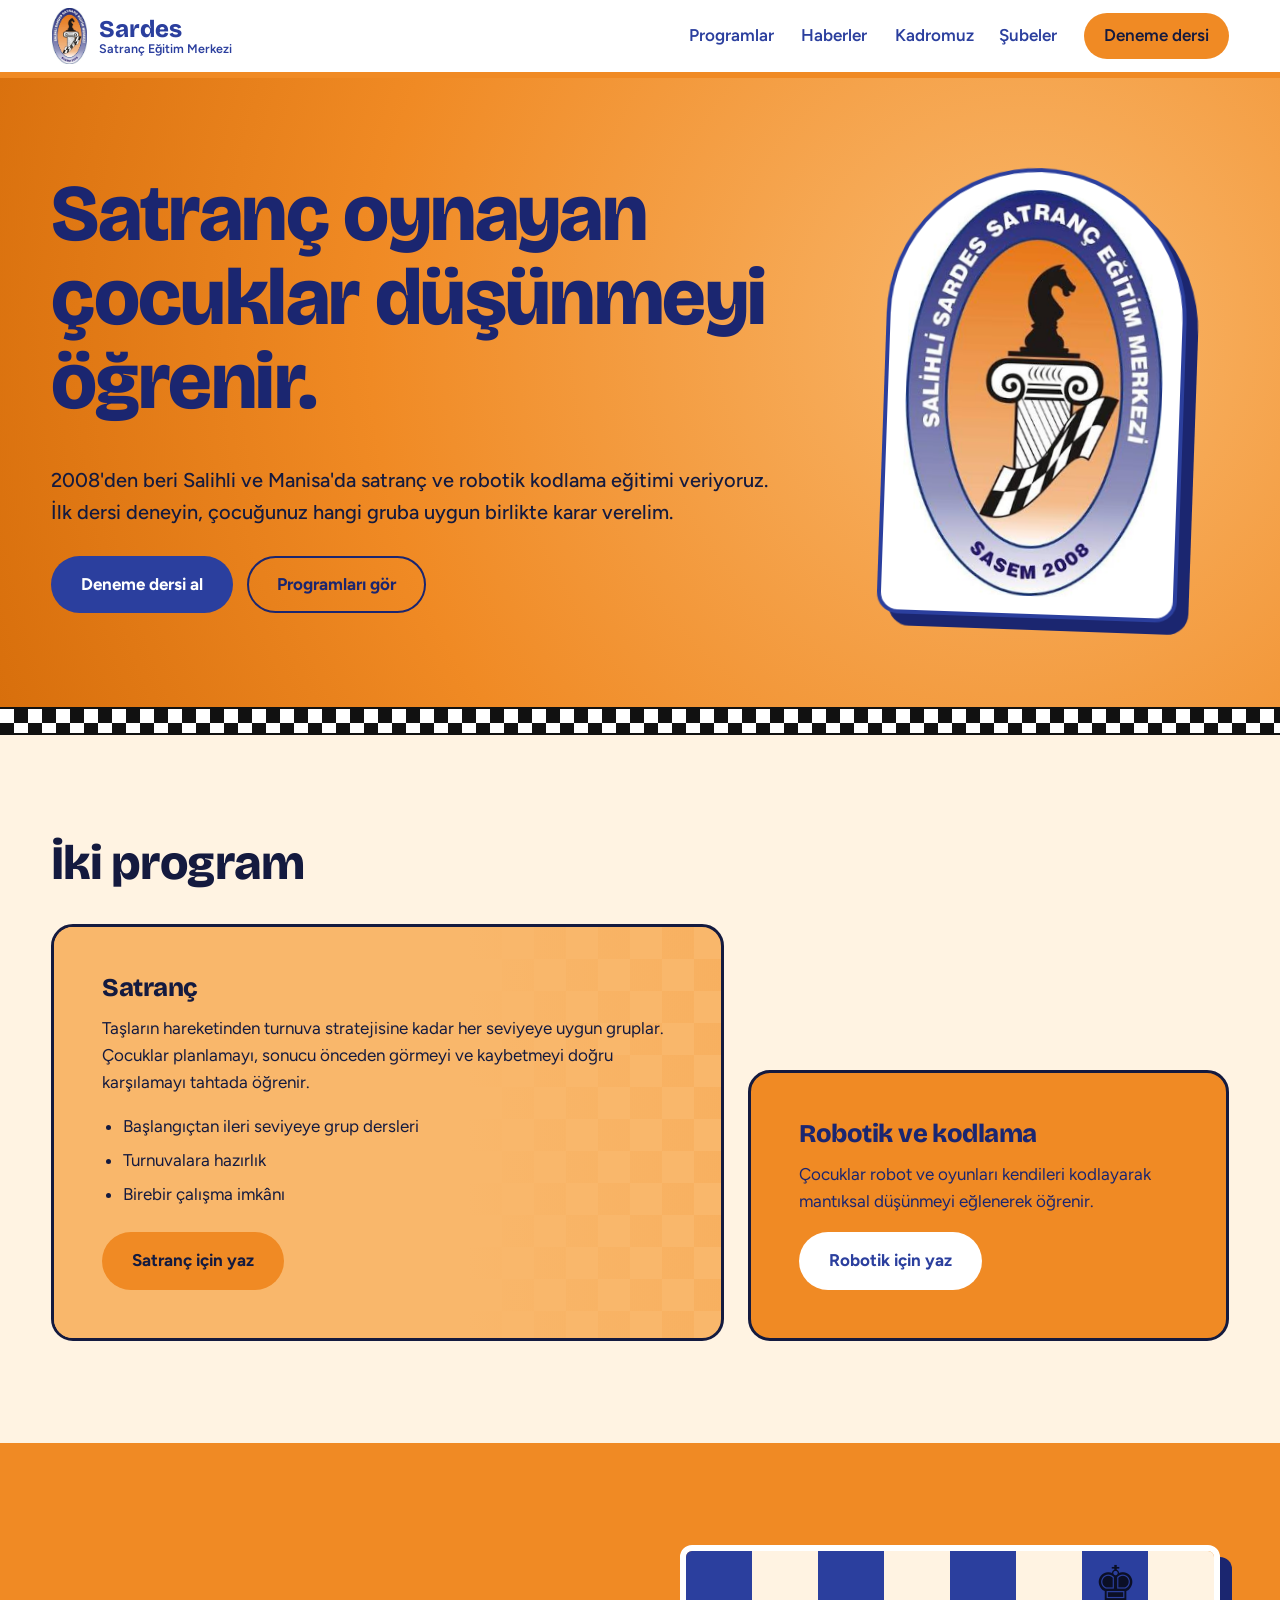
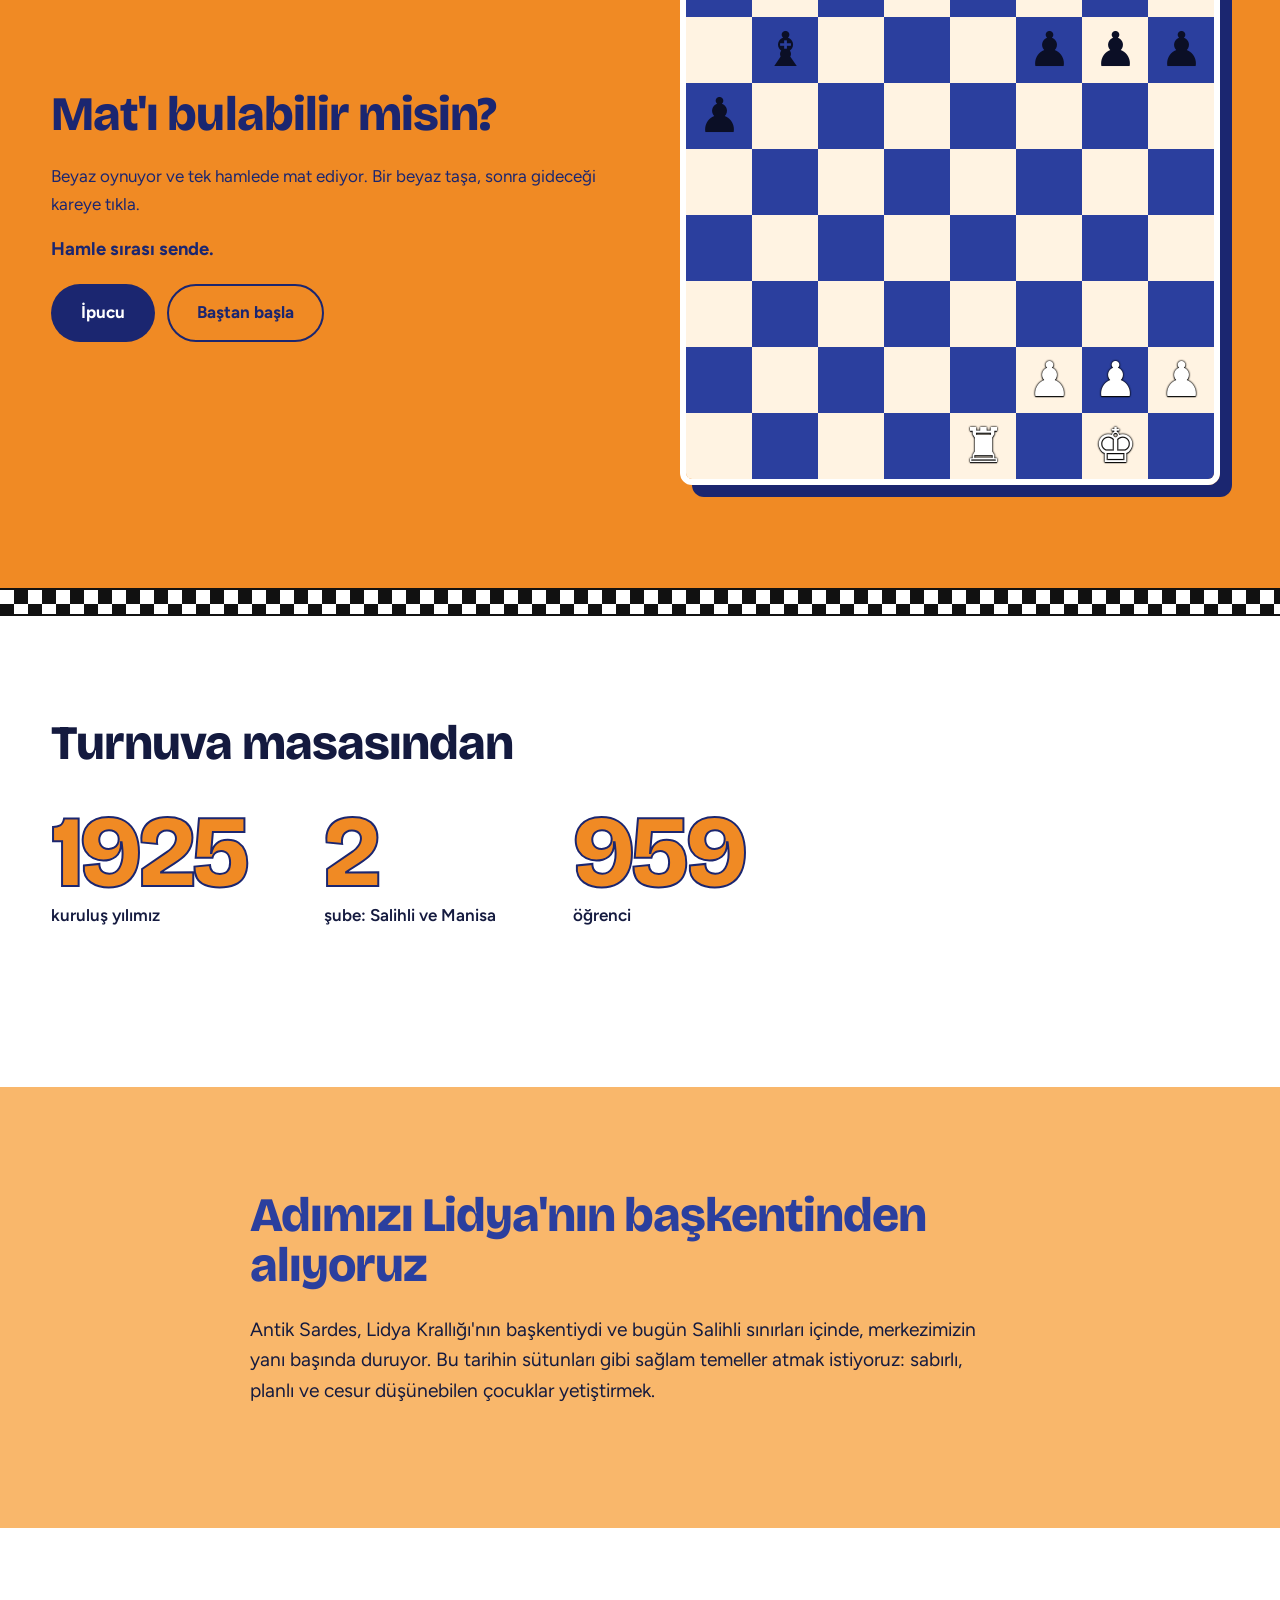
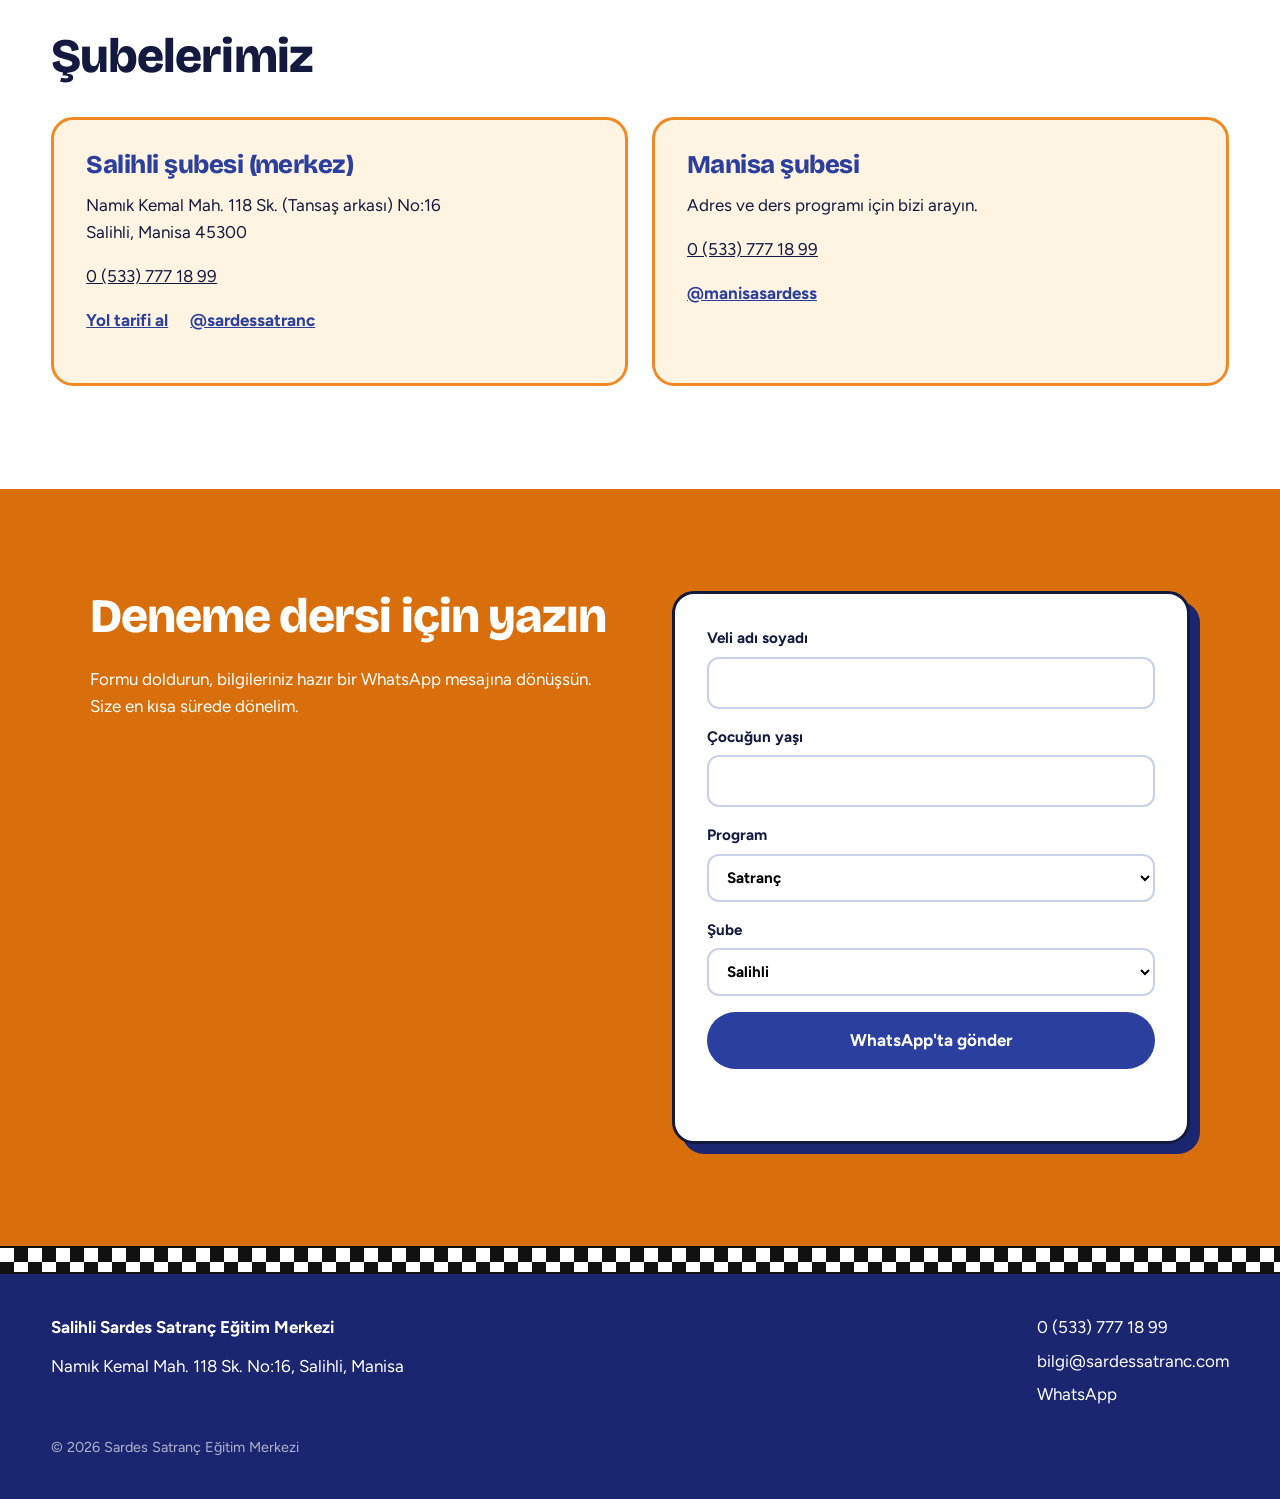
==== index.html @ 99248939 "Add files via upload" ====
<!doctype html>
<html lang="tr">
<head>
<meta charset="utf-8">
<meta name="viewport" content="width=device-width, initial-scale=1">
<title>Sardes Satranç Eğitim Merkezi | Salihli ve Manisa</title>
<meta name="description" content="2008'den beri Salihli ve Manisa'da satranç ve robotik kodlama eğitimi. Deneme dersi için hemen yazın.">
<link rel="preconnect" href="https://fonts.googleapis.com">
<link rel="preconnect" href="https://fonts.gstatic.com" crossorigin>
<link href="https://fonts.googleapis.com/css2?family=Bricolage+Grotesque:opsz,wght@12..96,500;12..96,700;12..96,800&family=Figtree:wght@400..900&display=swap" rel="stylesheet">
<link rel="stylesheet" href="style.css">
</head>
<body>

<header class="site-header" id="top">
  <a class="brand" href="#top" aria-label="Sardes Satranç Eğitim Merkezi ana sayfa">
    <span class="brand-mark">
      <img src="logo.jpg" alt="" width="36" height="56" onerror="this.parentNode.classList.add('no-logo');this.remove()">
      <span class="fallback-knight" aria-hidden="true">♞</span>
    </span>
    <span class="brand-text"><strong>Sardes</strong><small>Satranç Eğitim Merkezi</small></span>
  </a>
  <button class="nav-toggle" aria-expanded="false" aria-controls="nav">Menü</button>
  <nav id="nav" class="nav">
    <a href="#programlar">Programlar</a>
    <a href="haberler.html">Haberler</a>
    <a href="kadromuz.html">Kadromuz</a>
    <a href="#subeler">Şubeler</a>
    <a class="nav-cta" href="#kayit">Deneme dersi</a>
  </nav>
</header>

<main>
  <section class="hero">
    <div class="hero-copy">
      <h1>Satranç oynayan çocuklar düşünmeyi öğrenir.</h1>
      <p class="lead">2008'den beri Salihli ve Manisa'da satranç ve robotik kodlama eğitimi veriyoruz. İlk dersi deneyin, çocuğunuz hangi gruba uygun birlikte karar verelim.</p>
      <div class="hero-actions">
        <a class="btn btn-blue" href="#kayit">Deneme dersi al</a>
        <a class="btn btn-outline" href="#programlar">Programları gör</a>
      </div>
    </div>
    <div class="plaque">
      <img src="logo.jpg" alt="Salihli Sardes Satranç Eğitim Merkezi logosu" width="355" height="563">
    </div>
  </section>

  <div class="flag" aria-hidden="true"></div>

  <section class="programs" id="programlar">
    <h2 class="section-title">İki program</h2>
    <div class="tiles">
      <article class="tile tile-chess">
        <div class="tile-body">
          <h3>Satranç</h3>
          <p>Taşların hareketinden turnuva stratejisine kadar her seviyeye uygun gruplar. Çocuklar planlamayı, sonucu önceden görmeyi ve kaybetmeyi doğru karşılamayı tahtada öğrenir.</p>
          <ul>
            <li>Başlangıçtan ileri seviyeye grup dersleri</li>
            <li>Turnuvalara hazırlık</li>
            <li>Birebir çalışma imkânı</li>
          </ul>
          <a class="btn btn-orange" href="#kayit">Satranç için yaz</a>
        </div>
      </article>
      <article class="tile tile-robot">
        <div class="tile-body">
          <h3>Robotik ve kodlama</h3>
          <p>Çocuklar robot ve oyunları kendileri kodlayarak mantıksal düşünmeyi eğlenerek öğrenir.</p>
          <a class="btn btn-white" href="#kayit">Robotik için yaz</a>
        </div>
      </article>
    </div>
  </section>

  <section class="puzzle-section" id="bulmaca">
    <div class="puzzle-text">
      <h2 id="puzzle-title">Mat'ı bulabilir misin?</h2>
      <p>Beyaz oynuyor ve tek hamlede mat ediyor. Bir beyaz taşa, sonra gideceği kareye tıkla.</p>
      <p class="puzzle-msg" id="puzzle-msg" role="status" aria-live="polite">Hamle sırası sende.</p>
      <div class="puzzle-actions">
        <button class="btn btn-orange" id="hint" type="button">İpucu</button>
        <button class="btn btn-outline" id="reset" type="button">Baştan başla</button>
      </div>
    </div>
    <div class="board" id="board" role="grid" aria-labelledby="puzzle-title"></div>
  </section>

  <div class="flag" aria-hidden="true"></div>

  <section class="achievements" id="basarilar">
    <h2 class="section-title">Turnuva masasından</h2>
    <div class="facts">
      <div class="fact"><span class="fact-num">2008</span><span>kuruluş yılımız</span></div>
      <div class="fact"><span class="fact-num">2</span><span>şube: Salihli ve Manisa</span></div>
      <div class="fact"><span class="fact-num">1000+</span><span>öğrenci</span></div>
    </div>
  </section>

  <section class="story">
    <div class="story-inner">
      <h2>Adımızı Lidya'nın başkentinden alıyoruz</h2>
      <p>Antik Sardes, Lidya Krallığı'nın başkentiydi ve bugün Salihli sınırları içinde, merkezimizin yanı başında duruyor. Bu tarihin sütunları gibi sağlam temeller atmak istiyoruz: sabırlı, planlı ve cesur düşünebilen çocuklar yetiştirmek.</p>
    </div>
  </section>

  <section class="branches" id="subeler">
    <h2 class="section-title">Şubelerimiz</h2>
    <div class="branch-grid">
      <article class="branch">
        <h3>Salihli şubesi (merkez)</h3>
        <p>Namık Kemal Mah. 118 Sk. (Tansaş arkası) No:16<br>Salihli, Manisa 45300</p>
        <p><a href="tel:+905337771899">0 (533) 777 18 99</a></p>
        <p>
          <a class="text-link" href="https://www.google.com/maps/search/?api=1&query=Sardes+Satran%C3%A7+E%C4%9Fitim+Merkezi+Salihli">Yol tarifi al</a>
          <a class="text-link" href="https://www.instagram.com/sardessatranc/">@sardessatranc</a>
        </p>
      </article>
      <article class="branch">
        <h3>Manisa şubesi</h3>
        <p>Adres ve ders programı için bizi arayın.</p>
        <p><a href="tel:+905337771899">0 (533) 777 18 99</a></p>
        <p><a class="text-link" href="https://www.instagram.com/manisasardess/">@manisasardess</a></p>
      </article>
    </div>
  </section>

  <section class="signup" id="kayit">
    <div class="signup-inner">
      <div>
        <h2>Deneme dersi için yazın</h2>
        <p>Formu doldurun, bilgileriniz hazır bir WhatsApp mesajına dönüşsün. Size en kısa sürede dönelim.</p>
      </div>
      <form id="signup-form" class="form" novalidate>
        <label>Veli adı soyadı
          <input name="ad" required autocomplete="name">
        </label>
        <label>Çocuğun yaşı
          <input name="yas" type="number" min="3" max="18" required inputmode="numeric">
        </label>
        <label>Program
          <select name="program">
            <option>Satranç</option>
            <option>Robotik ve kodlama</option>
            <option>Her ikisi</option>
          </select>
        </label>
        <label>Şube
          <select name="sube">
            <option>Salihli</option>
            <option>Manisa</option>
          </select>
        </label>
        <button class="btn btn-blue" type="submit">WhatsApp'ta gönder</button>
        <p class="form-error" id="form-error" role="alert"></p>
      </form>
    </div>
  </section>
</main>

<div class="flag" aria-hidden="true"></div>

<footer class="site-footer">
  <div>
    <strong>Salihli Sardes Satranç Eğitim Merkezi</strong>
    <p>Namık Kemal Mah. 118 Sk. No:16, Salihli, Manisa</p>
  </div>
  <div>
    <a href="tel:+905337771899">0 (533) 777 18 99</a>
    <a href="mailto:bilgi@sardessatranc.com">bilgi@sardessatranc.com</a>
    <a href="https://wa.me/905337771899">WhatsApp</a>
  </div>
  <p class="copy">© <span id="year"></span> Sardes Satranç Eğitim Merkezi</p>
</footer>

<script src="script.js"></script>
</body>
</html>
---- style.css ----
:root{
  --blue:#2B3F9E;
  --navy:#1B2670;
  --orange:#F08A24;
  --orange-light:#F9B76B;
  --orange-deep:#D86F0C;
  --cream:#FFF3E2;
  --ink:#141A3F;
  --white:#fff;
  --gutter:clamp(16px,4vw,56px);
  --radius:22px;
}
*{box-sizing:border-box}
html{scroll-behavior:smooth}
@media (prefers-reduced-motion:reduce){html{scroll-behavior:auto}*{transition:none!important;animation:none!important}}
body{margin:0;font-family:"Figtree",system-ui,sans-serif;color:var(--ink);background:var(--white);line-height:1.6;font-size:1.0625rem}
img{max-width:100%;display:block}
a{color:inherit}
:focus-visible{outline:3px solid var(--navy);outline-offset:3px}
h1,h2,h3{font-family:"Bricolage Grotesque","Figtree",system-ui,sans-serif;font-weight:800;line-height:1.05;margin:0 0 .5em;letter-spacing:-.02em}
h1{font-size:clamp(2.5rem,6.4vw,5rem)}
h2{font-size:clamp(1.9rem,4vw,3rem)}
h3{font-size:1.6rem}
p{margin:0 0 1em;max-width:62ch}

/* damalı bayrak şeridi */
.flag{height:28px;background:conic-gradient(#111 25%,#fff 0 50%,#111 0 75%,#fff 0) 0 0/28px 28px;border-block:2px solid #111}

/* header */
.site-header{position:sticky;top:0;z-index:20;display:flex;align-items:center;justify-content:space-between;gap:16px;padding:8px var(--gutter);background:var(--white);border-bottom:6px solid var(--orange);flex-wrap:wrap}
.brand{display:flex;align-items:center;gap:12px;text-decoration:none}
.brand-mark{width:36px;height:56px;display:grid;place-items:center}
.brand-mark img{width:36px;height:56px;object-fit:contain}
.fallback-knight{display:none;font-size:2rem;color:var(--white);width:44px;height:56px;border-radius:50%;background:var(--blue);place-items:center}
.brand-mark.no-logo .fallback-knight{display:grid}
.brand-text{display:flex;flex-direction:column;line-height:1.1;color:var(--blue)}
.brand-text strong{font-family:"Bricolage Grotesque",sans-serif;font-weight:800;font-size:1.5rem}
.brand-text small{font-size:.78rem;font-weight:600}
.nav{display:flex;align-items:center;gap:24px}
.nav a{text-decoration:none;font-weight:600;color:var(--blue)}
.nav a:hover{color:var(--orange-deep)}
.nav-cta{background:var(--orange);color:var(--ink)!important;padding:9px 20px;border-radius:999px}
.nav-cta:hover{background:var(--blue);color:var(--white)!important}
.nav-toggle{display:none;background:none;border:2px solid var(--blue);color:var(--blue);padding:8px 16px;border-radius:999px;font:inherit;font-weight:600;cursor:pointer}
@media (max-width:860px){
  .nav-toggle{display:block}
  .nav{display:none;width:100%;flex-direction:column;align-items:flex-start;gap:12px;padding:12px 0}
  .nav.open{display:flex}
}

/* buttons */
.btn{display:inline-block;padding:13px 28px;border-radius:999px;font:inherit;font-weight:700;text-decoration:none;border:2px solid transparent;cursor:pointer}
.btn-blue{background:var(--blue);color:var(--white)}
.btn-blue:hover{background:var(--navy)}
.btn-orange{background:var(--orange);color:var(--ink)}
.btn-orange:hover{background:var(--orange-deep);color:var(--white)}
.btn-white{background:var(--white);color:var(--blue)}
.btn-white:hover{background:var(--orange)}
.btn-outline{border-color:currentColor;background:transparent}
.btn-outline:hover{background:rgba(255,255,255,.18)}
.text-link{font-weight:700;color:var(--blue);margin-right:18px}

/* hero */
.hero{display:grid;grid-template-columns:minmax(0,1.3fr) minmax(0,.7fr);gap:clamp(24px,5vw,80px);align-items:center;padding:clamp(40px,7vw,96px) var(--gutter);background:radial-gradient(circle at 80% 40%,var(--orange-light),var(--orange) 60%,var(--orange-deep));color:var(--navy)}
.hero h1{color:var(--navy)}
.lead{font-size:1.25rem;font-weight:500;color:var(--ink)}
.hero-actions{display:flex;gap:14px;flex-wrap:wrap;margin-top:28px}
.hero .btn-outline{color:var(--navy)}
.plaque{justify-self:center;background:var(--white);padding:18px;border-radius:200px 200px 28px 28px;border:4px solid var(--blue);box-shadow:12px 12px 0 var(--navy);width:min(100%,300px);transform:translateY(var(--py,0px)) rotate(2deg);transition:transform .35s ease}
.plaque:hover{transform:translateY(var(--py,0px)) rotate(-1.5deg) scale(1.03)}
.plaque img{width:100%;height:auto;border-radius:180px 180px 12px 12px}
@media (max-width:860px){.hero{grid-template-columns:1fr}.plaque{width:min(70%,240px);transform:translateY(var(--py,0px));order:-1;justify-self:start}}

/* sections */
section{padding:clamp(48px,8vw,104px) var(--gutter)}
.section-title{margin-bottom:36px}

.programs{background:var(--cream)}
.tiles{display:grid;grid-template-columns:1.4fr 1fr;gap:24px}
.tile{border-radius:var(--radius);overflow:hidden}
.tile-body{padding:clamp(24px,4vw,48px)}
.tile-chess{background:var(--orange-light);border:3px solid var(--ink);background-image:conic-gradient(rgba(240,138,36,.16) 25%,transparent 0 50%,rgba(240,138,36,.16) 0 75%,transparent 0);background-size:64px 64px}
.tile-chess ul{padding-left:1.2em;margin:0 0 24px}
.tile-chess li{margin-bottom:.4em}
.tile-chess .tile-body{background:linear-gradient(90deg,var(--orange-light) 62%,transparent)}
.tile-robot{background:var(--orange);color:var(--navy);align-self:end;border:3px solid var(--ink)}
@media (max-width:860px){.tiles{grid-template-columns:1fr}}

.puzzle-section{display:grid;grid-template-columns:minmax(0,1fr) minmax(0,1fr);gap:clamp(24px,5vw,80px);align-items:center;background:var(--orange);color:var(--navy)}
.puzzle-msg{font-weight:700;font-size:1.15rem;min-height:1.7em}
.puzzle-actions{display:flex;gap:12px;flex-wrap:wrap}
.puzzle-actions .btn-outline{color:var(--navy)}
.puzzle-actions .btn-orange{background:var(--navy);color:var(--white)}
.board{display:grid;grid-template-columns:repeat(8,1fr);grid-template-rows:repeat(8,1fr);aspect-ratio:1;width:100%;max-width:540px;justify-self:center;border:6px solid var(--white);border-radius:12px;overflow:hidden;box-shadow:12px 12px 0 var(--navy)}
.sq{border:0;padding:0;min-width:0;min-height:0;overflow:hidden;display:grid;place-items:center;font-size:clamp(1.5rem,5vw,3rem);line-height:1;cursor:pointer;font-family:"Segoe UI Symbol","Noto Sans Symbols 2","Apple Symbols",sans-serif}
.sq.l{background:var(--cream)}
.sq.d{background:var(--blue)}
.sq.sel{box-shadow:inset 0 0 0 4px var(--orange)}
.sq.hint{box-shadow:inset 0 0 0 4px var(--orange-light)}
.sq.mate{background:#D94A4A}
.pc.w{color:#fff;text-shadow:0 0 2px #000,0 0 2px #000,0 1px 1px #000}
.pc.b{color:#0B0F26}
@media (max-width:860px){.puzzle-section{grid-template-columns:1fr}}

.facts{display:flex;gap:clamp(24px,6vw,80px);flex-wrap:wrap;margin-bottom:56px}
.fact{display:flex;flex-direction:column;max-width:20ch;font-weight:600}
.fact-num{font-family:"Bricolage Grotesque",sans-serif;font-weight:800;font-size:clamp(3.4rem,8vw,6.4rem);line-height:.95;color:var(--orange);-webkit-text-stroke:2px var(--navy);letter-spacing:-.03em}
.news-item{display:grid;grid-template-columns:minmax(0,1fr) minmax(0,1.2fr);gap:clamp(20px,4vw,48px);align-items:center;max-width:1100px;margin-bottom:56px}
.news-item img{border-radius:var(--radius);width:100%;aspect-ratio:4/3;object-fit:cover;background:var(--cream);border:3px solid var(--ink)}
@media (max-width:760px){.news-item{grid-template-columns:1fr}}
.athletes{list-style:none;padding:0;margin:0;display:flex;gap:28px;flex-wrap:wrap}
.athletes li{display:flex;flex-direction:column;align-items:center;gap:10px;font-weight:700}
.athletes img{width:120px;height:120px;border-radius:50%;object-fit:cover;background:var(--cream);border:4px solid var(--orange)}

.story{background:var(--orange-light)}
.story-inner{max-width:780px;margin:0 auto}
.story-inner h2{color:var(--blue)}
.story-inner p{font-size:1.2rem}

.branch-grid{display:grid;grid-template-columns:repeat(auto-fit,minmax(280px,1fr));gap:24px}
.branch{background:var(--cream);border:3px solid var(--orange);border-radius:var(--radius);padding:clamp(20px,3vw,32px)}
.branch h3{color:var(--blue)}

.signup{background:var(--orange-deep)}
.signup-inner{display:grid;grid-template-columns:1fr 1fr;gap:clamp(24px,5vw,80px);max-width:1100px;margin:0 auto;align-items:start}
.signup h2,.signup-inner>div p{color:var(--white)}
@media (max-width:860px){.signup-inner{grid-template-columns:1fr}}
.form{display:grid;gap:16px;background:var(--white);padding:clamp(18px,3vw,32px);border-radius:var(--radius);border:3px solid var(--ink);box-shadow:10px 10px 0 var(--navy)}
.form label{display:grid;gap:6px;font-weight:700;font-size:.95rem}
.form input,.form select{font:inherit;padding:12px 14px;border:2px solid #C9D0EA;border-radius:12px;background:var(--white)}
.form input:focus,.form select:focus{border-color:var(--blue);outline:none}
.form-error{color:#B3261E;margin:0;min-height:1.4em;font-weight:700}

.site-footer{display:flex;flex-wrap:wrap;gap:24px 56px;justify-content:space-between;padding:40px var(--gutter);background:var(--navy);color:var(--white)}
.site-footer p{margin:.3em 0 0}
.site-footer div{display:flex;flex-direction:column;gap:6px}
.site-footer a{text-decoration:none}
.site-footer a:hover{color:var(--orange)}
.copy{width:100%;opacity:.65;font-size:.9rem}

/* alt sayfalar */
.page-hero{background:radial-gradient(circle at 80% 40%,var(--orange-light),var(--orange) 60%,var(--orange-deep));color:var(--navy);padding-block:clamp(36px,6vw,72px)}
.page-hero h1{margin-bottom:.3em}
.page-body{background:var(--cream);min-height:40vh}
.nav a[aria-current="page"]:not(.nav-cta){color:var(--orange-deep);text-decoration:underline;text-decoration-thickness:3px;text-underline-offset:6px}
.staff-grid{display:grid;grid-template-columns:repeat(auto-fit,minmax(240px,300px));gap:28px}
.staff{background:var(--white);border:3px solid var(--ink);border-radius:var(--radius);padding:20px;box-shadow:8px 8px 0 var(--orange)}
.staff img{width:100%;aspect-ratio:1;object-fit:cover;border-radius:14px;background:var(--cream);margin-bottom:16px}
.staff h2{font-size:1.5rem;margin-bottom:.2em}
.staff .role{font-weight:700;color:var(--orange-deep);margin-bottom:.6em}
.news-detail{max-width:760px}
.news-detail img{width:100%;border-radius:var(--radius);border:3px solid var(--ink);margin-bottom:28px;background:var(--white)}
.page-hero h1{max-width:20ch}

/* ===== animasyonlar ===== */
.nav a:not(.nav-cta){display:inline-grid;transition:color .2s ease,font-weight .2s ease}
.nav a:not(.nav-cta)::after{content:attr(data-text);font-weight:800;height:0;visibility:hidden;overflow:hidden;pointer-events:none;user-select:none}
.nav a:not(.nav-cta):hover{font-weight:800;color:var(--orange-deep)}
.nav-cta{transition:background .2s ease,color .2s ease,transform .2s ease}
.nav-cta:hover{transform:translateY(-2px)}

.site-header{transition:padding .25s ease,box-shadow .25s ease}
.site-header.scrolled{padding-block:3px;box-shadow:0 8px 24px rgba(20,26,63,.18)}

.btn{transition:transform .2s ease,background .2s ease,color .2s ease,box-shadow .2s ease}
.btn:hover{transform:translateY(-3px) scale(1.03);box-shadow:0 8px 0 rgba(20,26,63,.18)}
.btn:active{transform:none;box-shadow:none}

.lift{transition:transform .25s ease,box-shadow .25s ease}
.lift:hover,.reveal.in.lift:hover{transform:translateY(-6px);box-shadow:0 18px 32px rgba(20,26,63,.18)}
.staff.lift:hover,.reveal.in.staff.lift:hover{box-shadow:12px 14px 0 var(--orange)}
.news-item img{transition:transform .4s ease}
.news-item:hover img{transform:scale(1.03) rotate(-.6deg)}
.fact-num{transition:transform .3s ease}
.fact:hover .fact-num{transform:translateY(-4px) rotate(-1.5deg)}
.text-link{background:linear-gradient(currentColor,currentColor) 0 100%/0 3px no-repeat;transition:background-size .3s ease}
.text-link:hover{background-size:100% 3px}
.site-footer a{transition:color .2s ease,transform .2s ease;display:inline-block}
.site-footer a:hover{transform:translateX(4px)}

@keyframes rise{from{opacity:0;transform:translateY(.6em)}to{opacity:1;transform:none}}
.js-anim h1 .w{display:inline-block;opacity:0;animation:rise .7s cubic-bezier(.2,.7,.2,1) forwards;animation-delay:calc(var(--i) * 90ms + 120ms)}
.js-anim .reveal{opacity:0;transform:translateY(32px);transition:opacity .7s ease,transform .7s cubic-bezier(.2,.7,.2,1);transition-delay:var(--d,0s)}
.js-anim .reveal.in{opacity:1;transform:none}
.js-anim .reveal.done{transition:transform .25s ease,box-shadow .25s ease;transition-delay:0s}
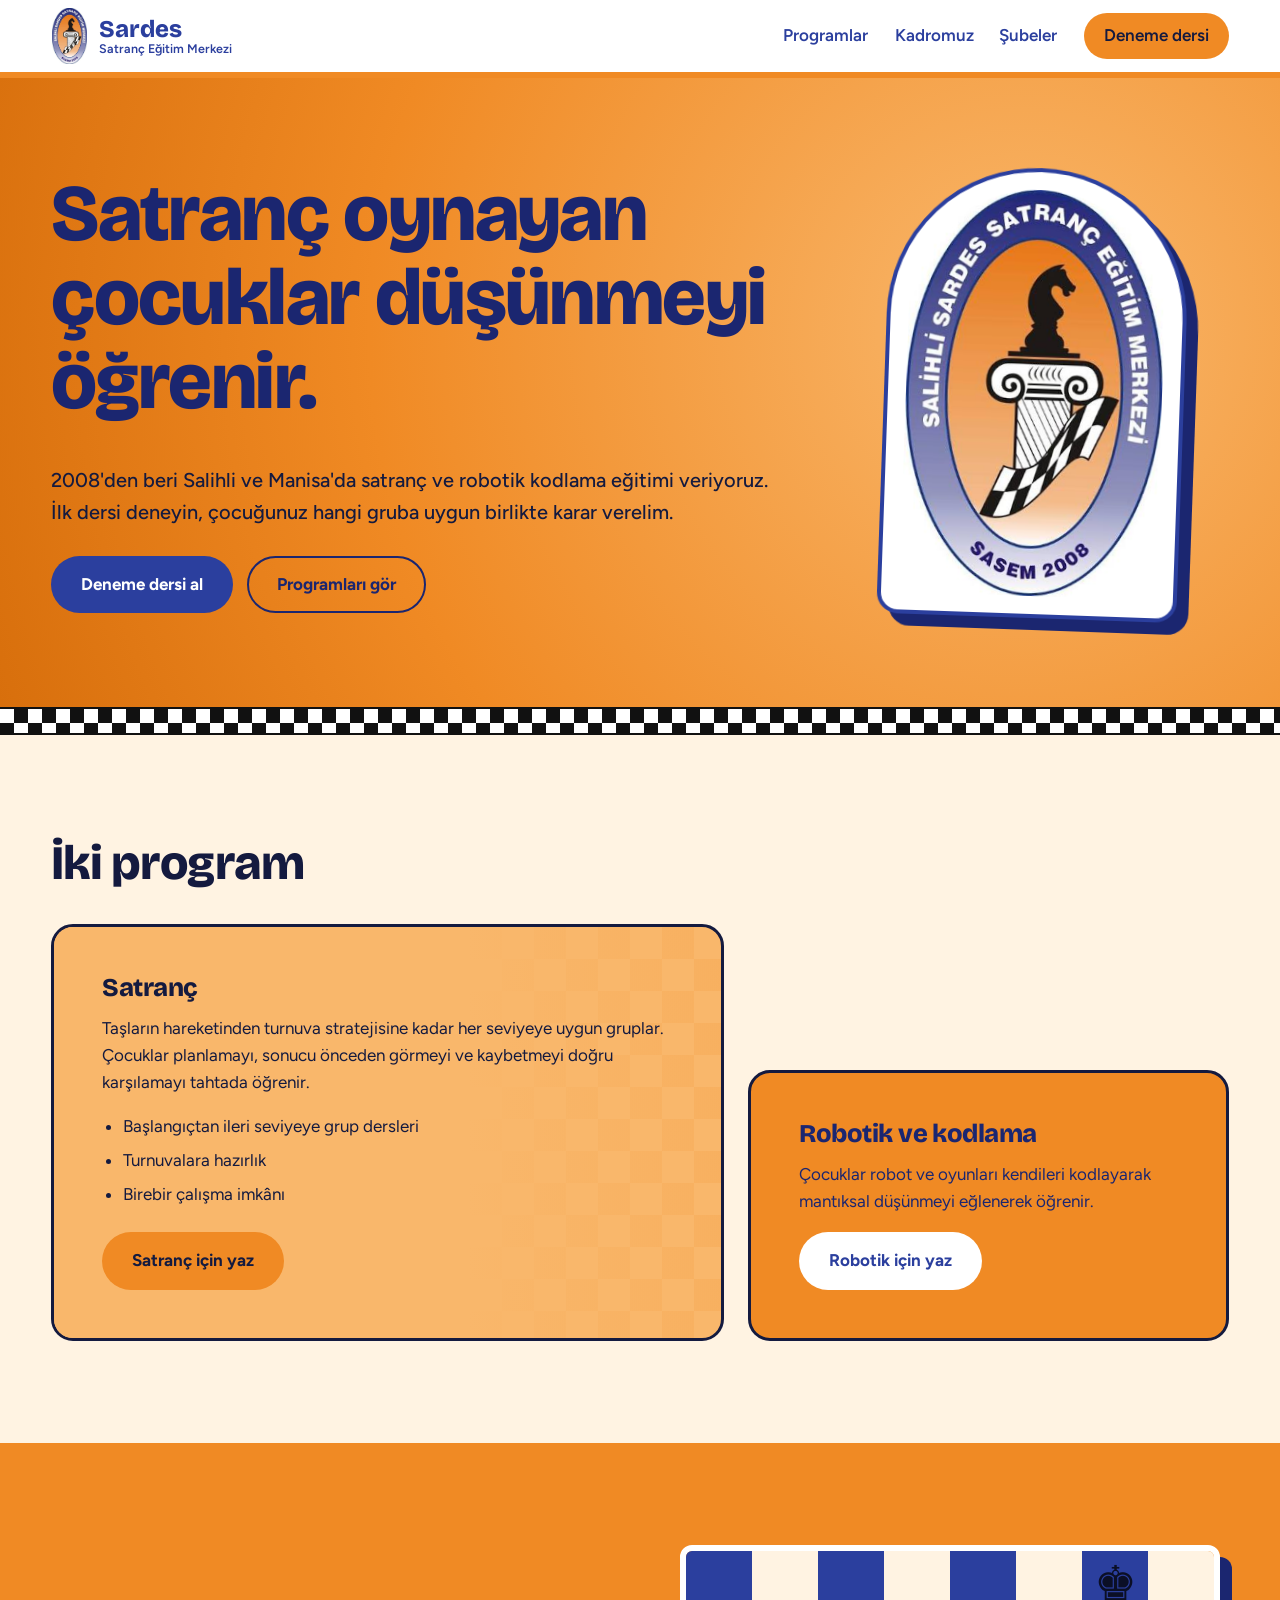
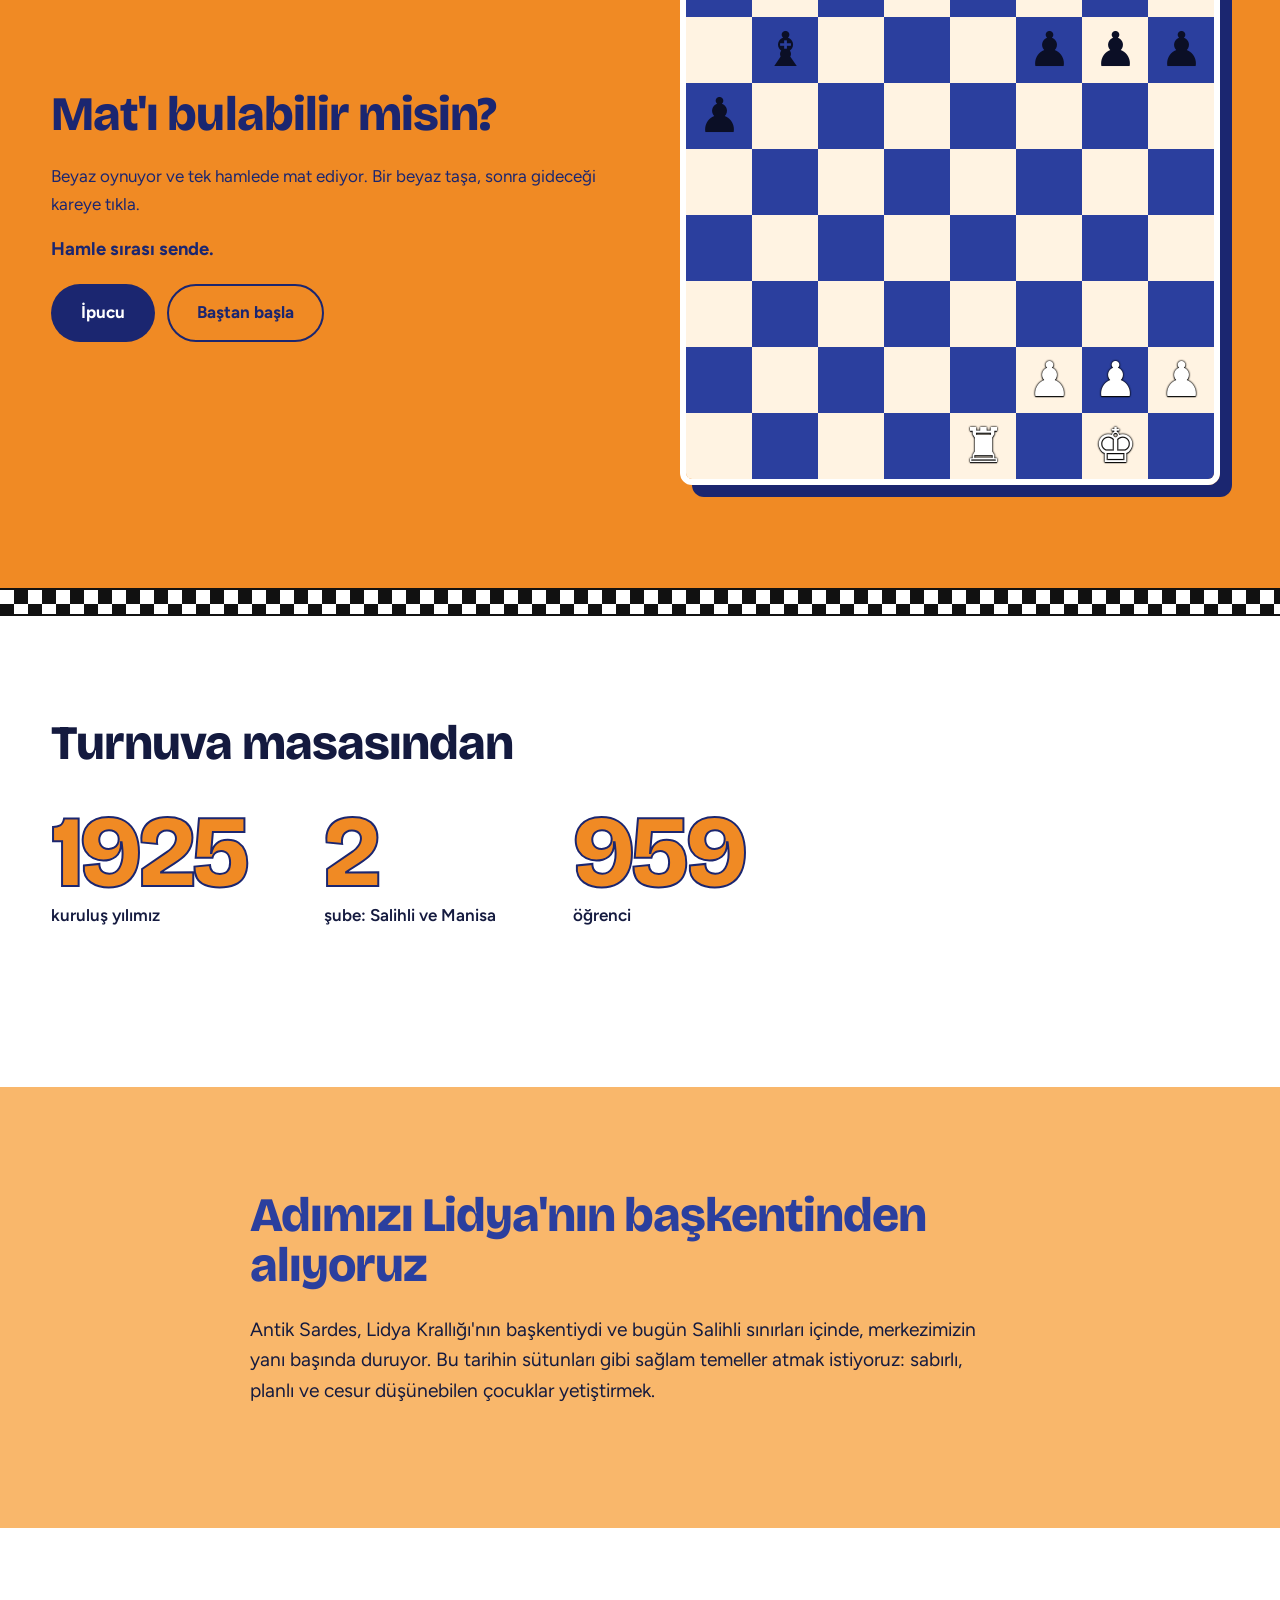
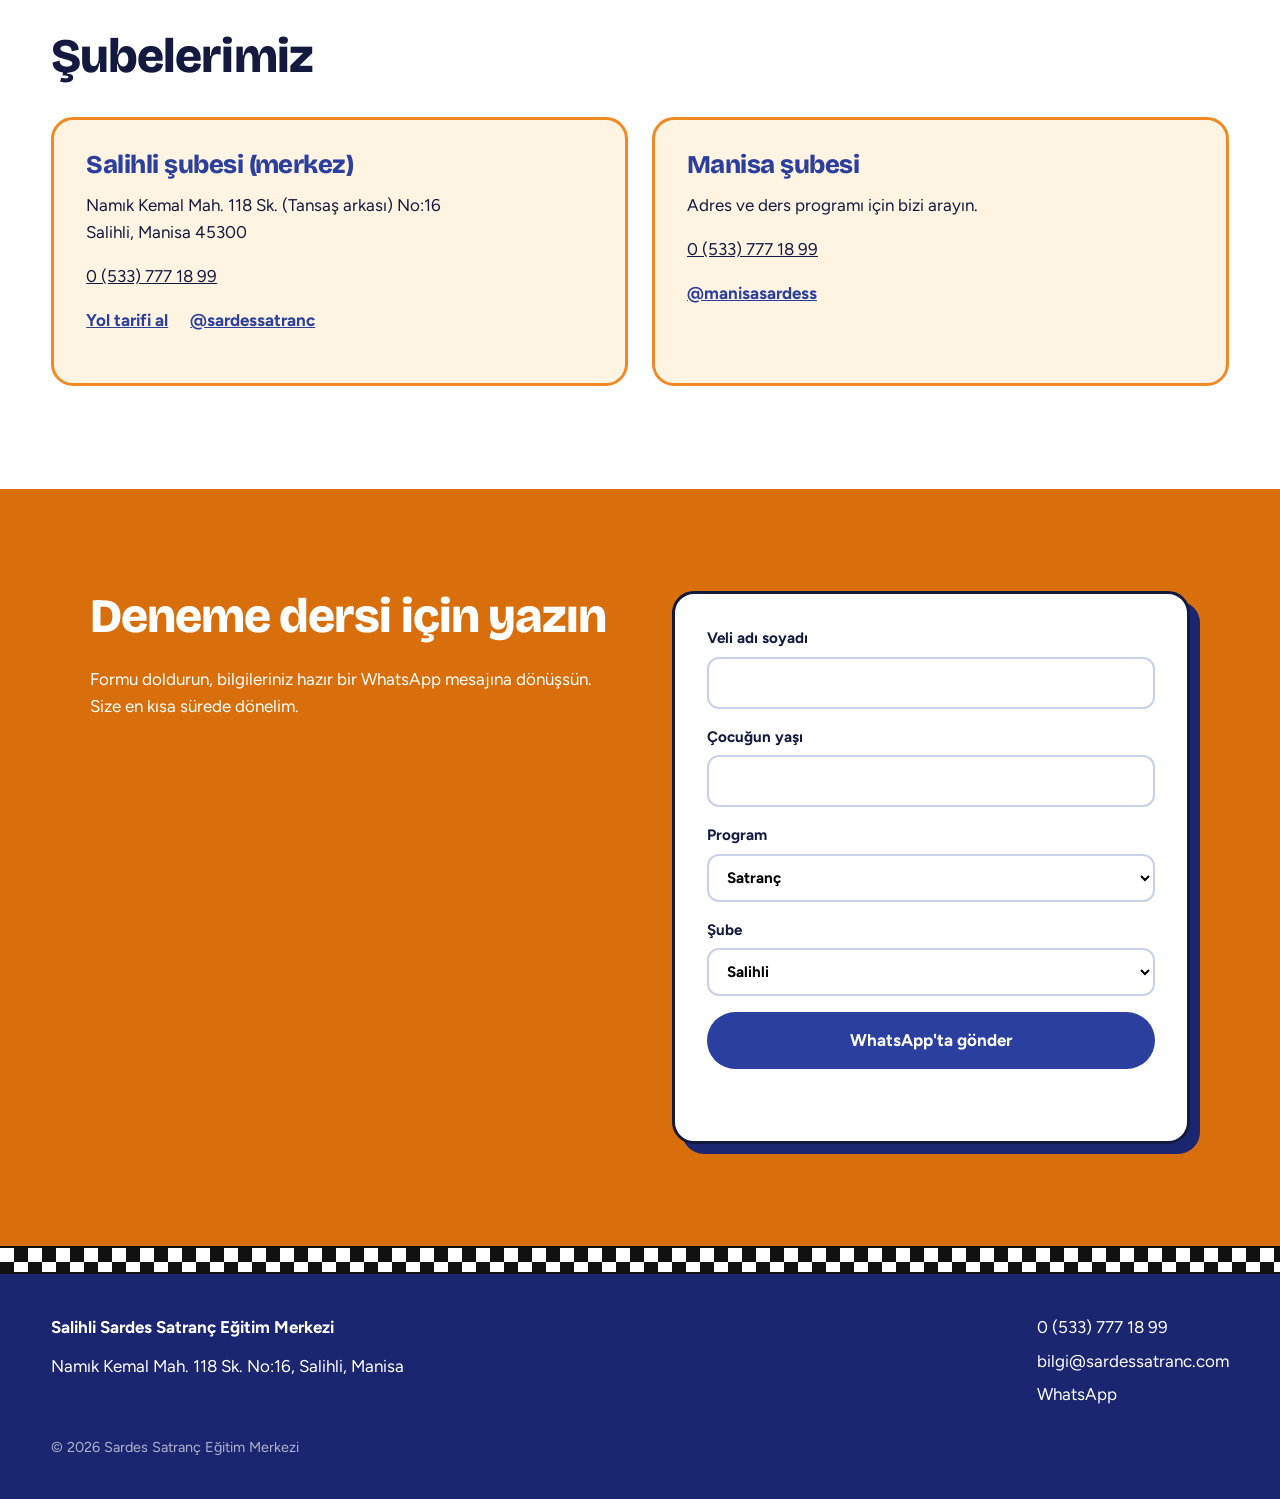
==== commit 9a5f80d3: "Add files via upload" ====
--- a/index.html
+++ b/index.html
@@ -23,7 +23,6 @@
   <button class="nav-toggle" aria-expanded="false" aria-controls="nav">Menü</button>
   <nav id="nav" class="nav">
     <a href="#programlar">Programlar</a>
-    <a href="haberler.html">Haberler</a>
     <a href="kadromuz.html">Kadromuz</a>
     <a href="#subeler">Şubeler</a>
     <a class="nav-cta" href="#kayit">Deneme dersi</a>
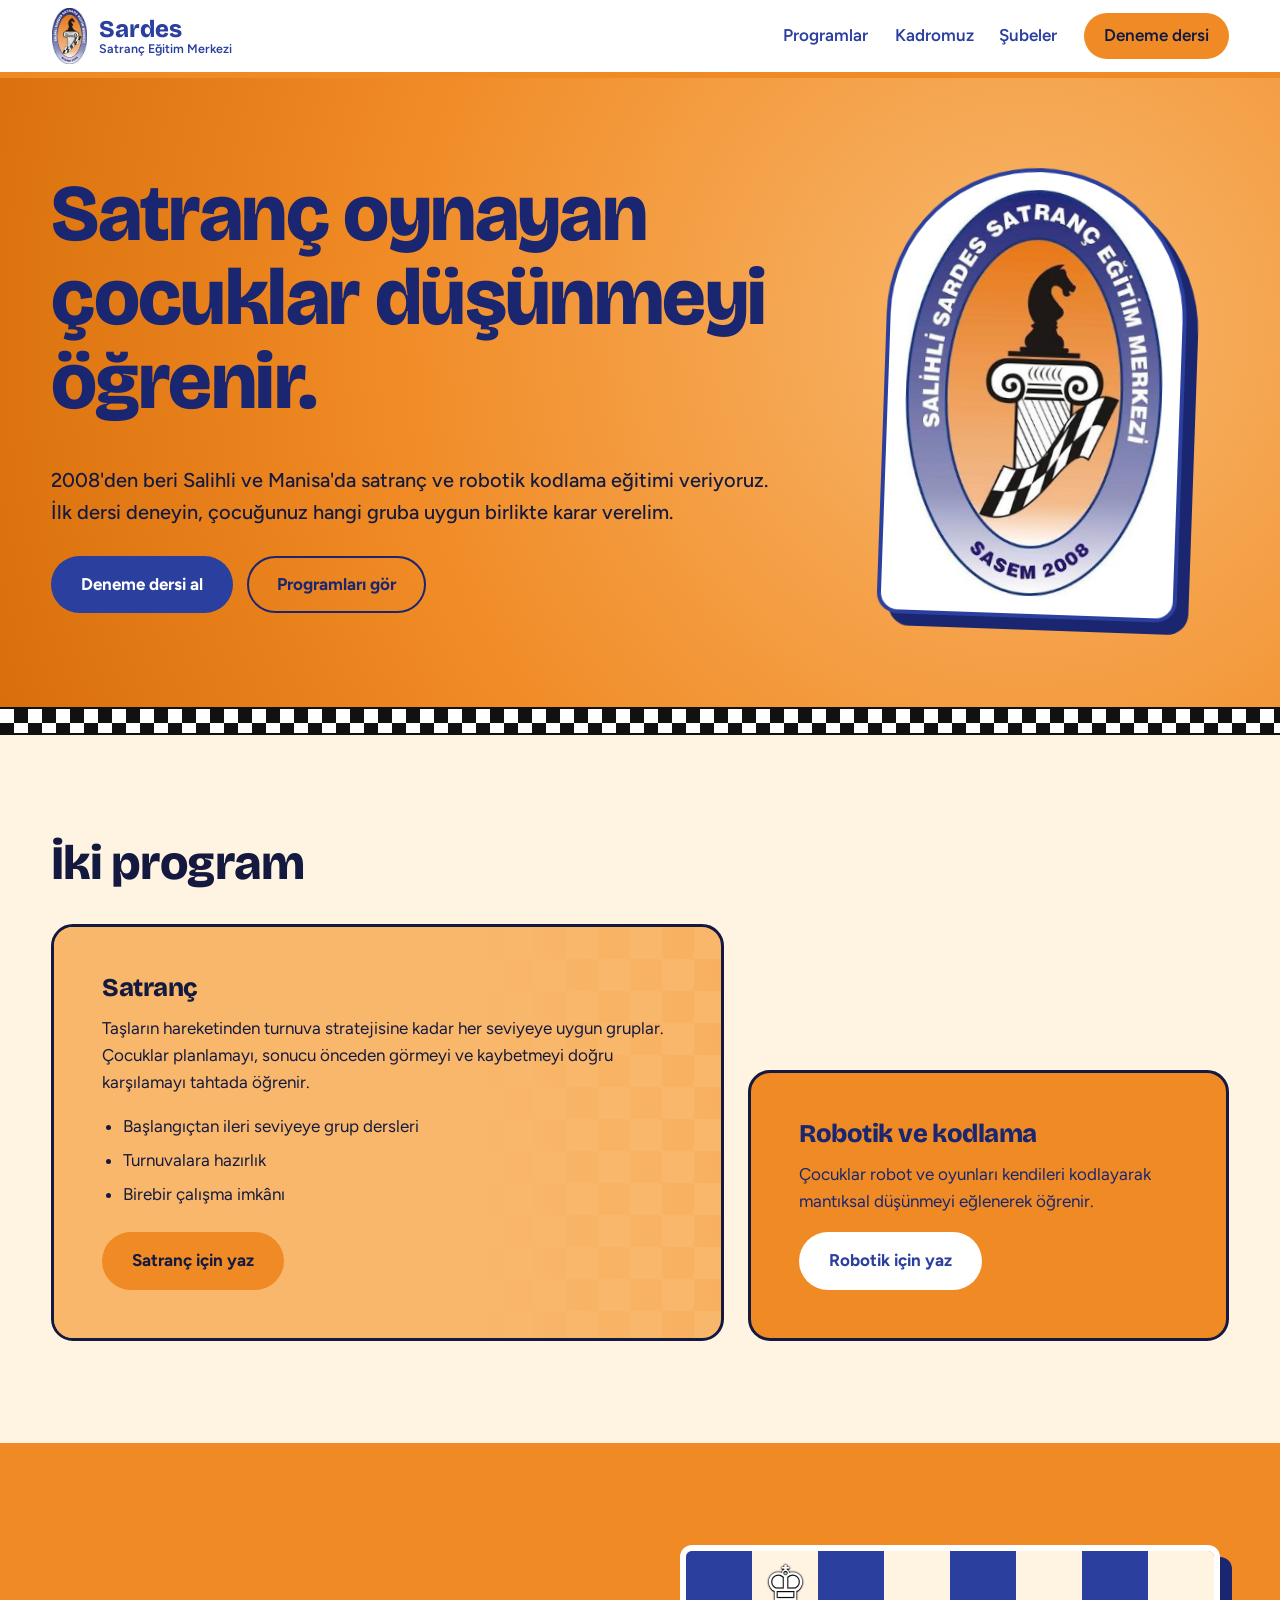
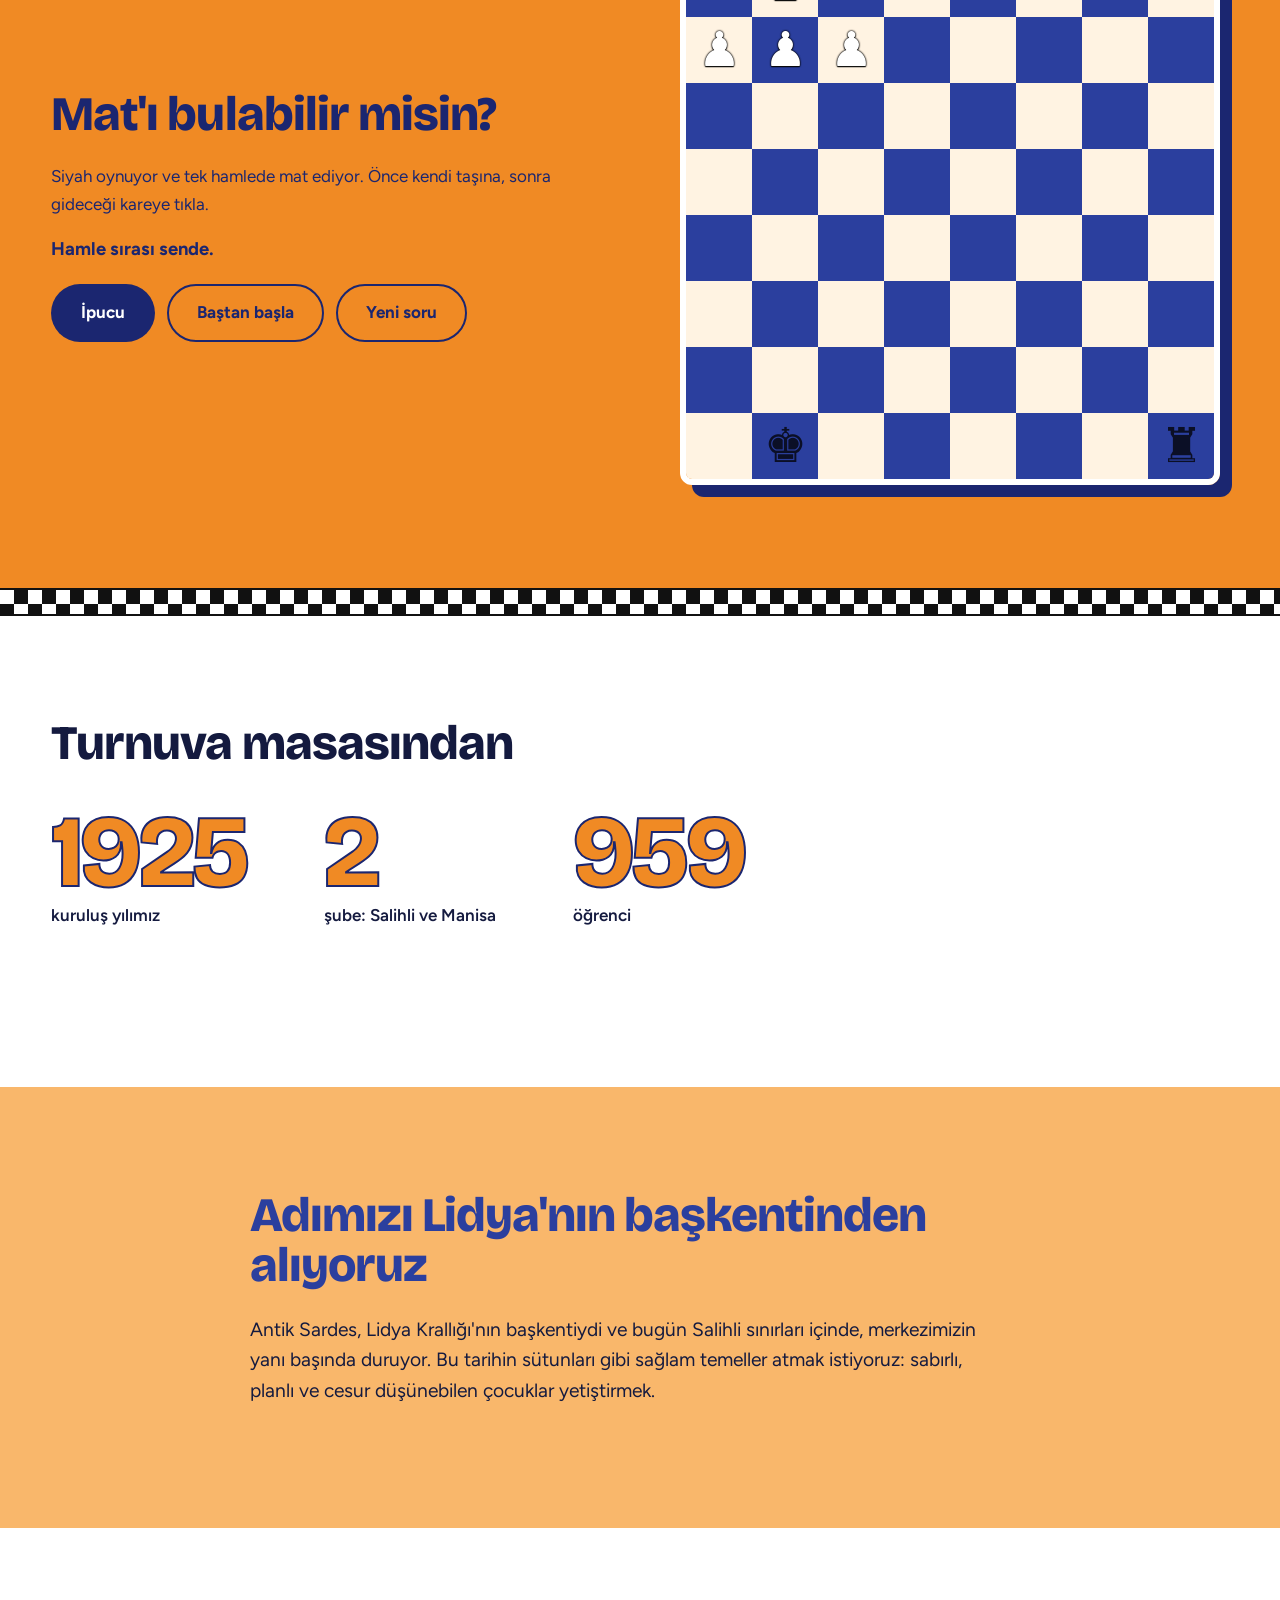
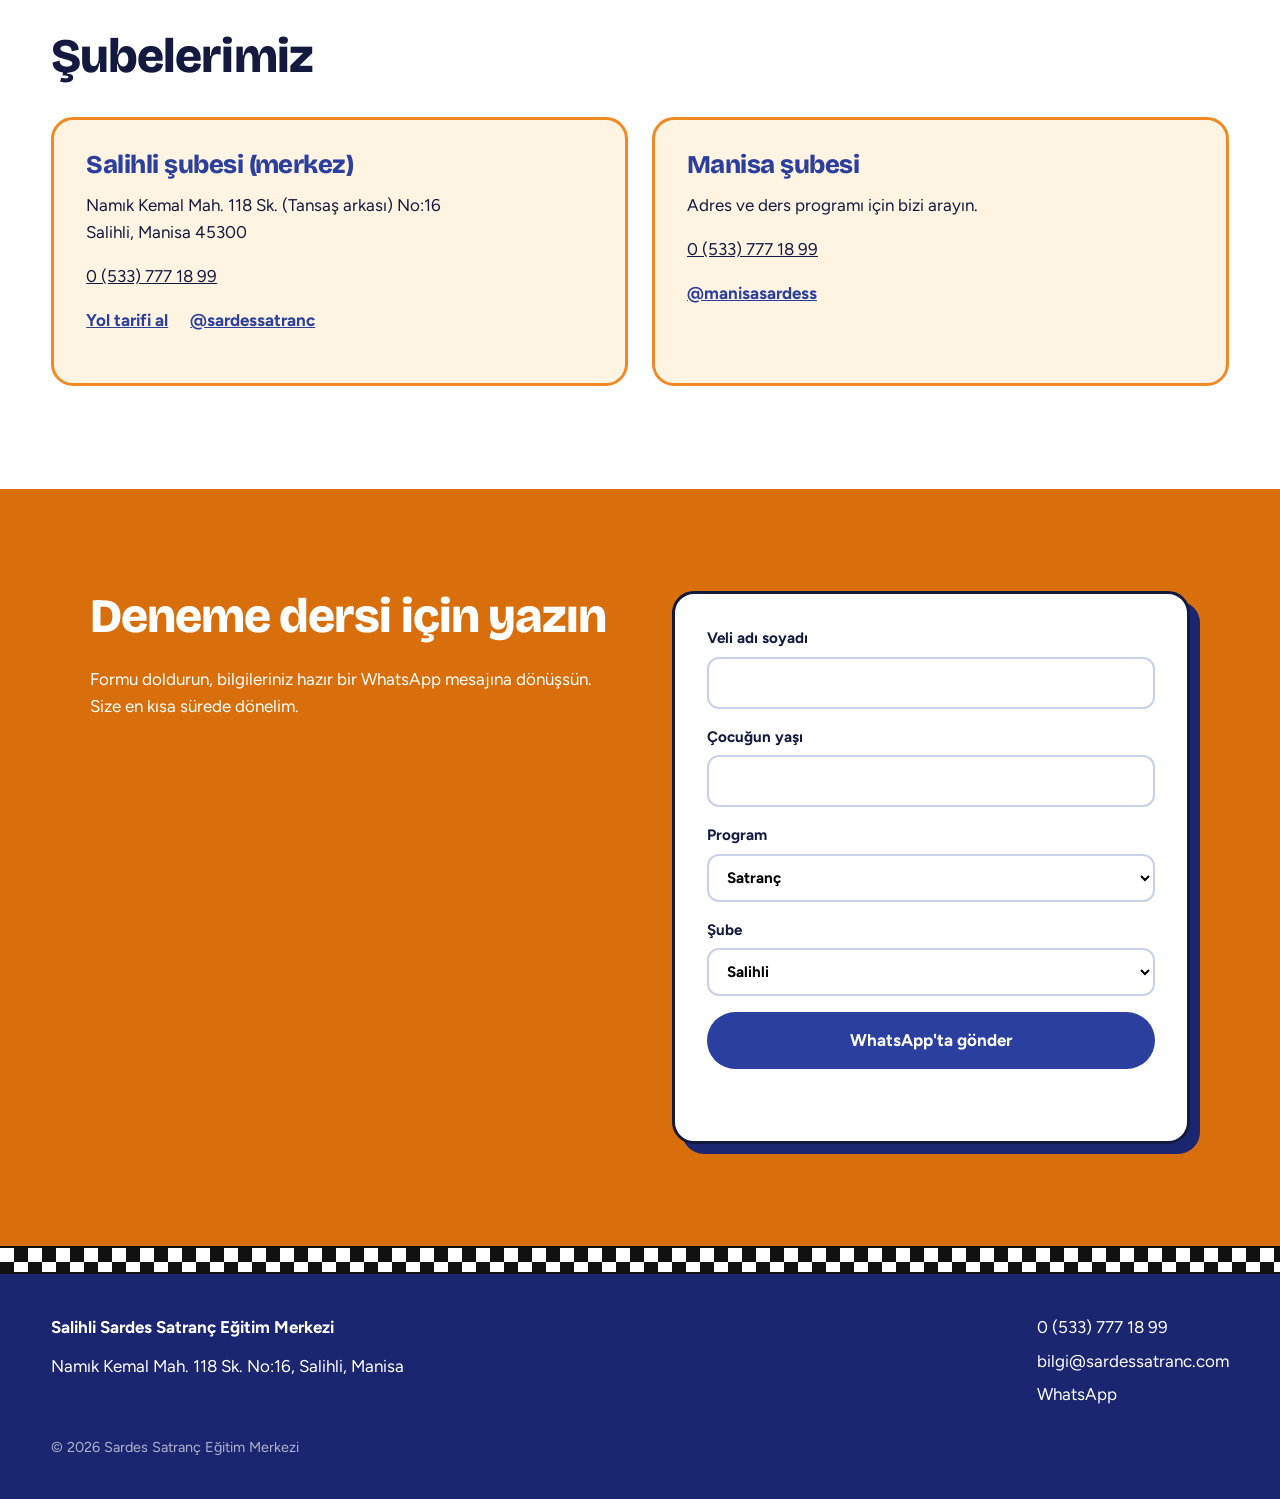
==== commit 63839ea8: "Add files via upload" ====
--- a/index.html
+++ b/index.html
@@ -74,11 +74,12 @@
   <section class="puzzle-section" id="bulmaca">
     <div class="puzzle-text">
       <h2 id="puzzle-title">Mat'ı bulabilir misin?</h2>
-      <p>Beyaz oynuyor ve tek hamlede mat ediyor. Bir beyaz taşa, sonra gideceği kareye tıkla.</p>
+      <p id="puzzle-sub">Beyaz oynuyor ve tek hamlede mat ediyor. Önce kendi taşına, sonra gideceği kareye tıkla.</p>
       <p class="puzzle-msg" id="puzzle-msg" role="status" aria-live="polite">Hamle sırası sende.</p>
       <div class="puzzle-actions">
         <button class="btn btn-orange" id="hint" type="button">İpucu</button>
         <button class="btn btn-outline" id="reset" type="button">Baştan başla</button>
+        <button class="btn btn-outline" id="next" type="button">Yeni soru</button>
       </div>
     </div>
     <div class="board" id="board" role="grid" aria-labelledby="puzzle-title"></div>
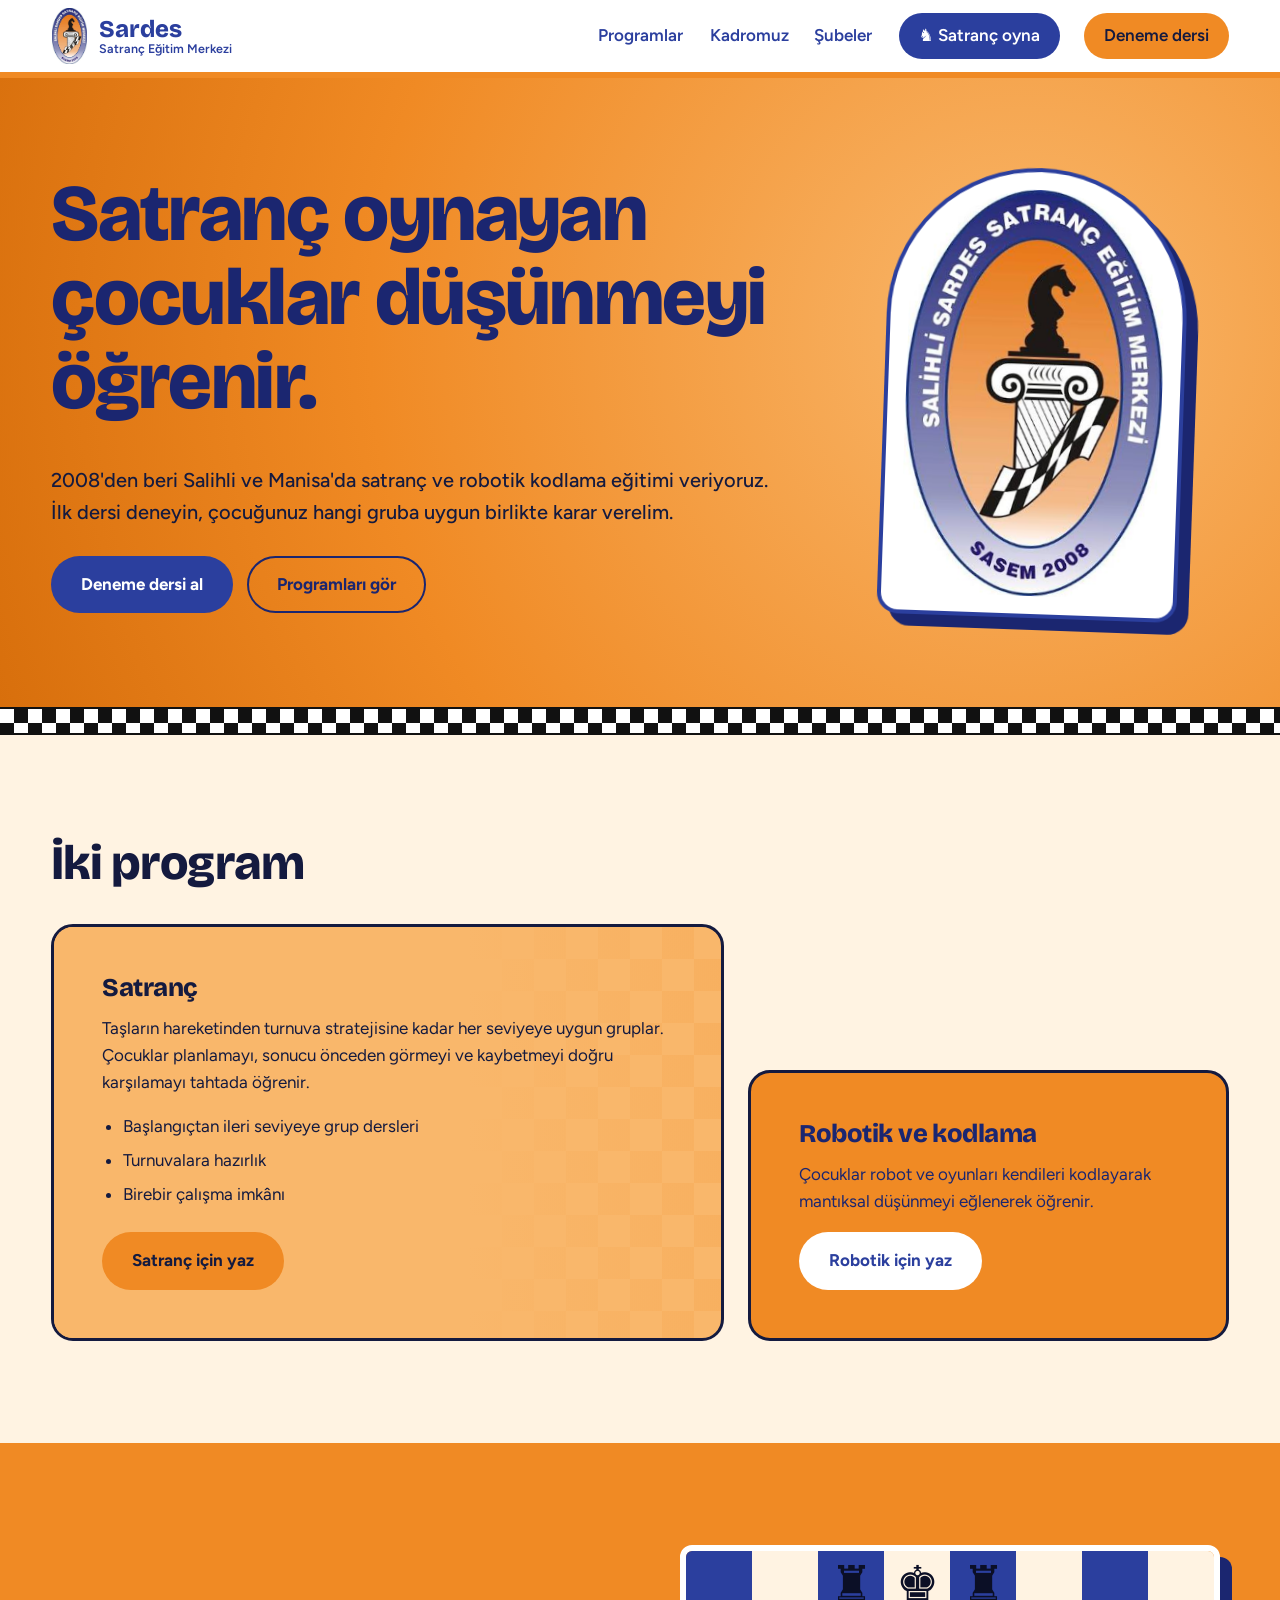
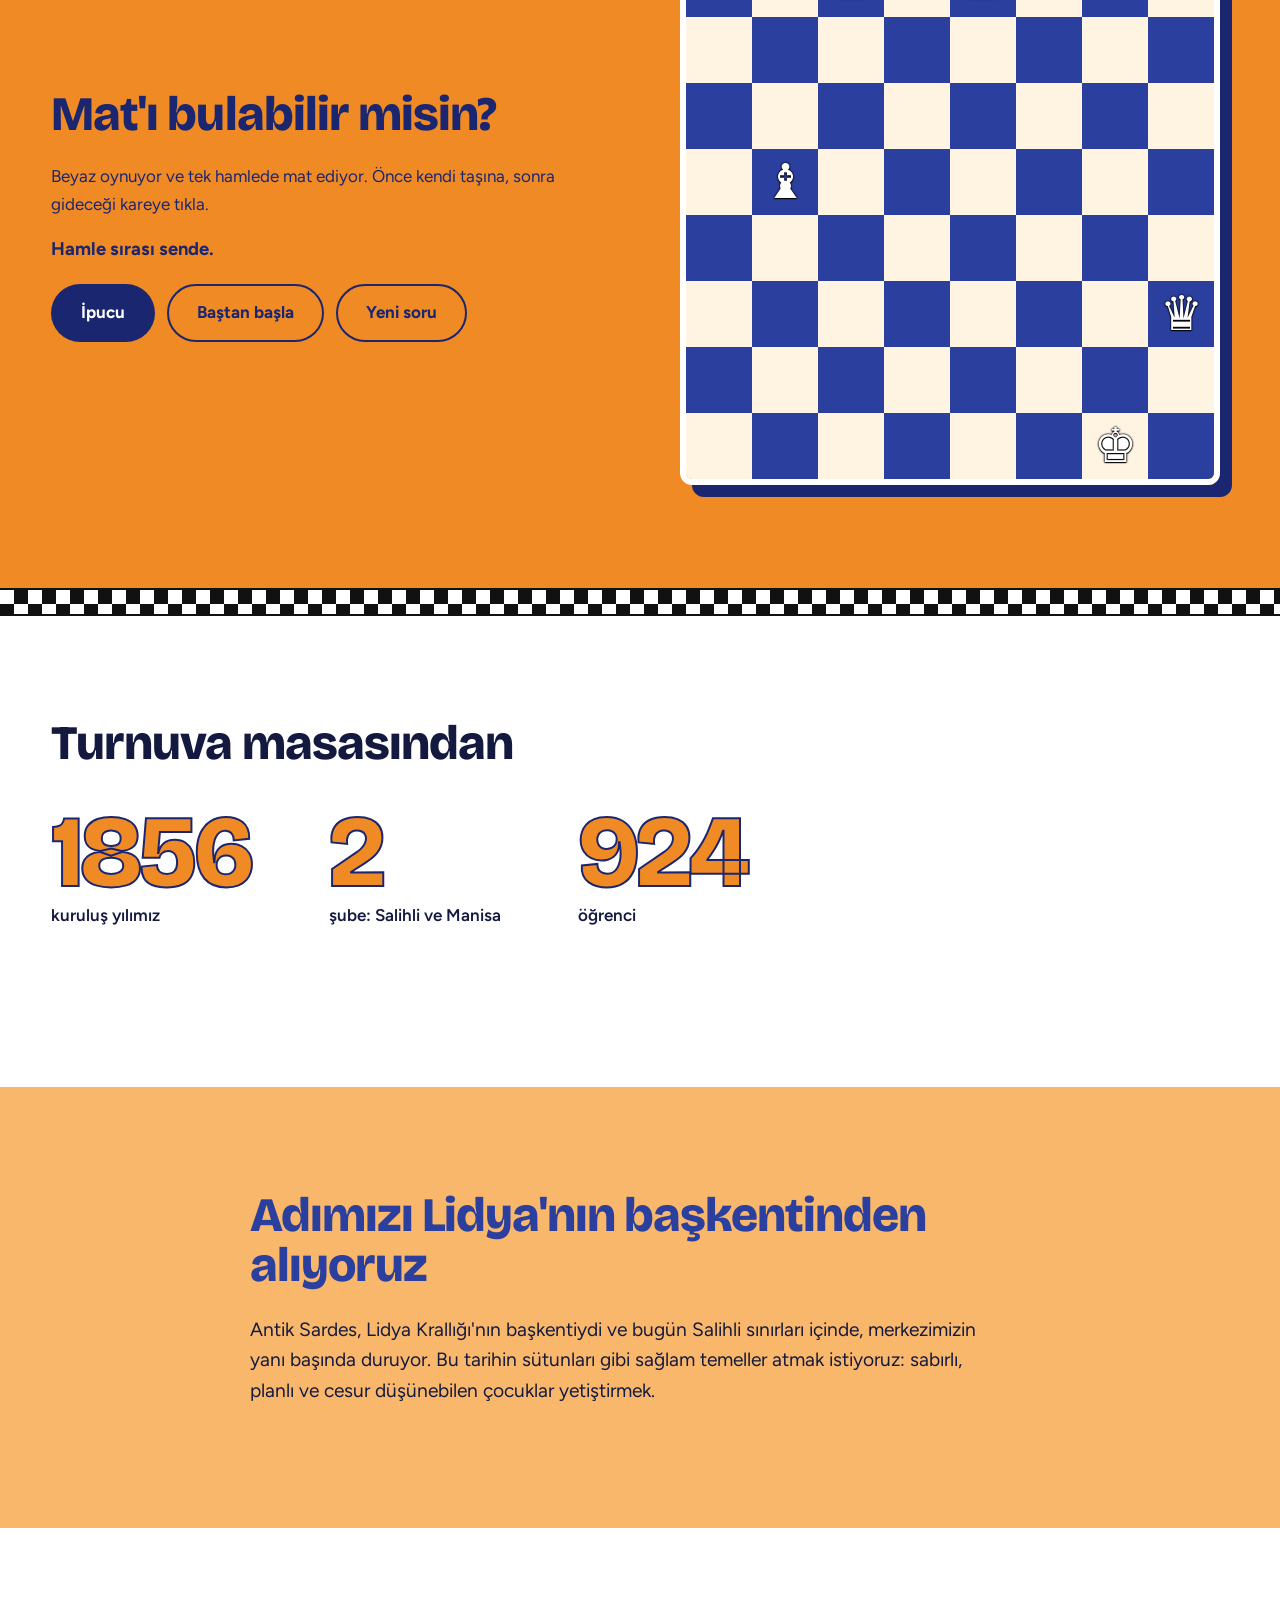
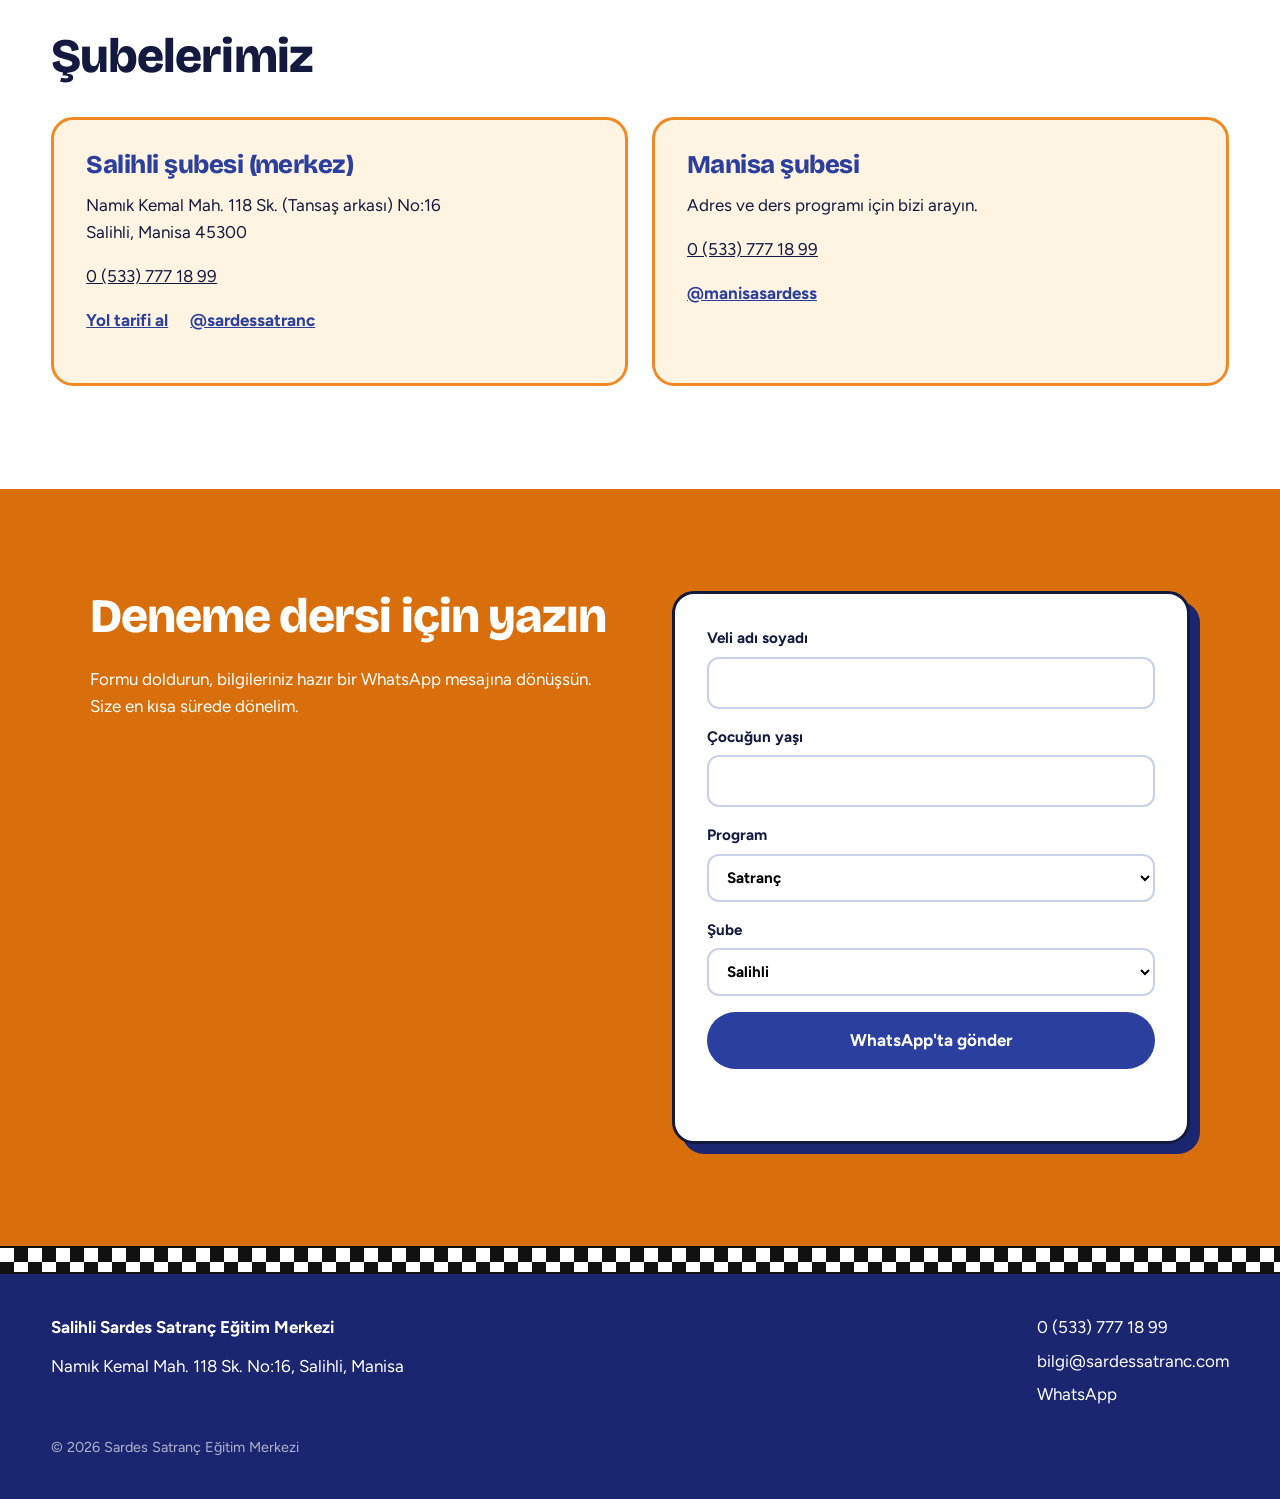
==== commit a067a9c6: "Add files via upload" ====
--- a/index.html
+++ b/index.html
@@ -25,6 +25,7 @@
     <a href="#programlar">Programlar</a>
     <a href="kadromuz.html">Kadromuz</a>
     <a href="#subeler">Şubeler</a>
+    <a class="nav-cta nav-play" href="oyna.html">♞ Satranç oyna</a>
     <a class="nav-cta" href="#kayit">Deneme dersi</a>
   </nav>
 </header>
--- a/style.css
+++ b/style.css
@@ -183,3 +183,7 @@
 .js-anim .reveal{opacity:0;transform:translateY(32px);transition:opacity .7s ease,transform .7s cubic-bezier(.2,.7,.2,1);transition-delay:var(--d,0s)}
 .js-anim .reveal.in{opacity:1;transform:none}
 .js-anim .reveal.done{transition:transform .25s ease,box-shadow .25s ease;transition-delay:0s}
+
+/* Satranç oyna butonu */
+.nav-play{background:var(--blue);color:var(--white)!important}
+.nav-play:hover{background:var(--orange-deep);color:var(--white)!important}
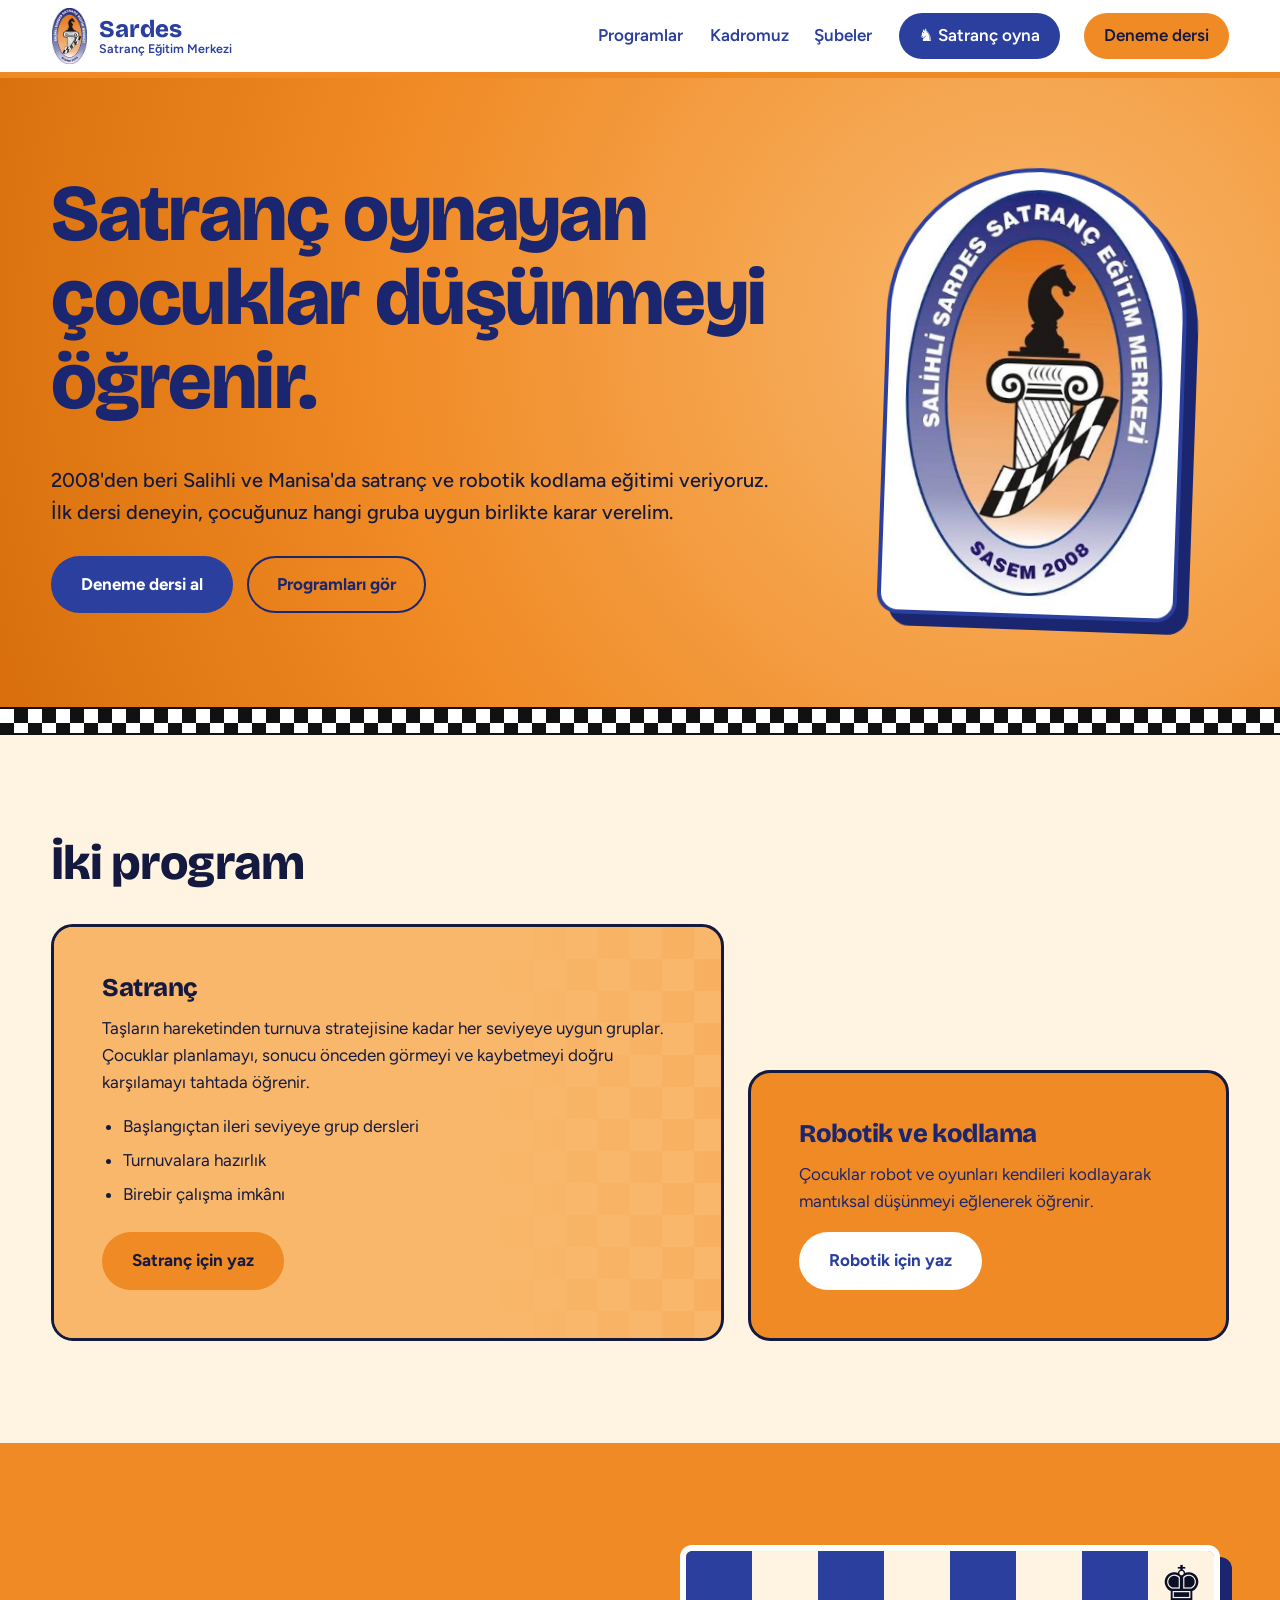
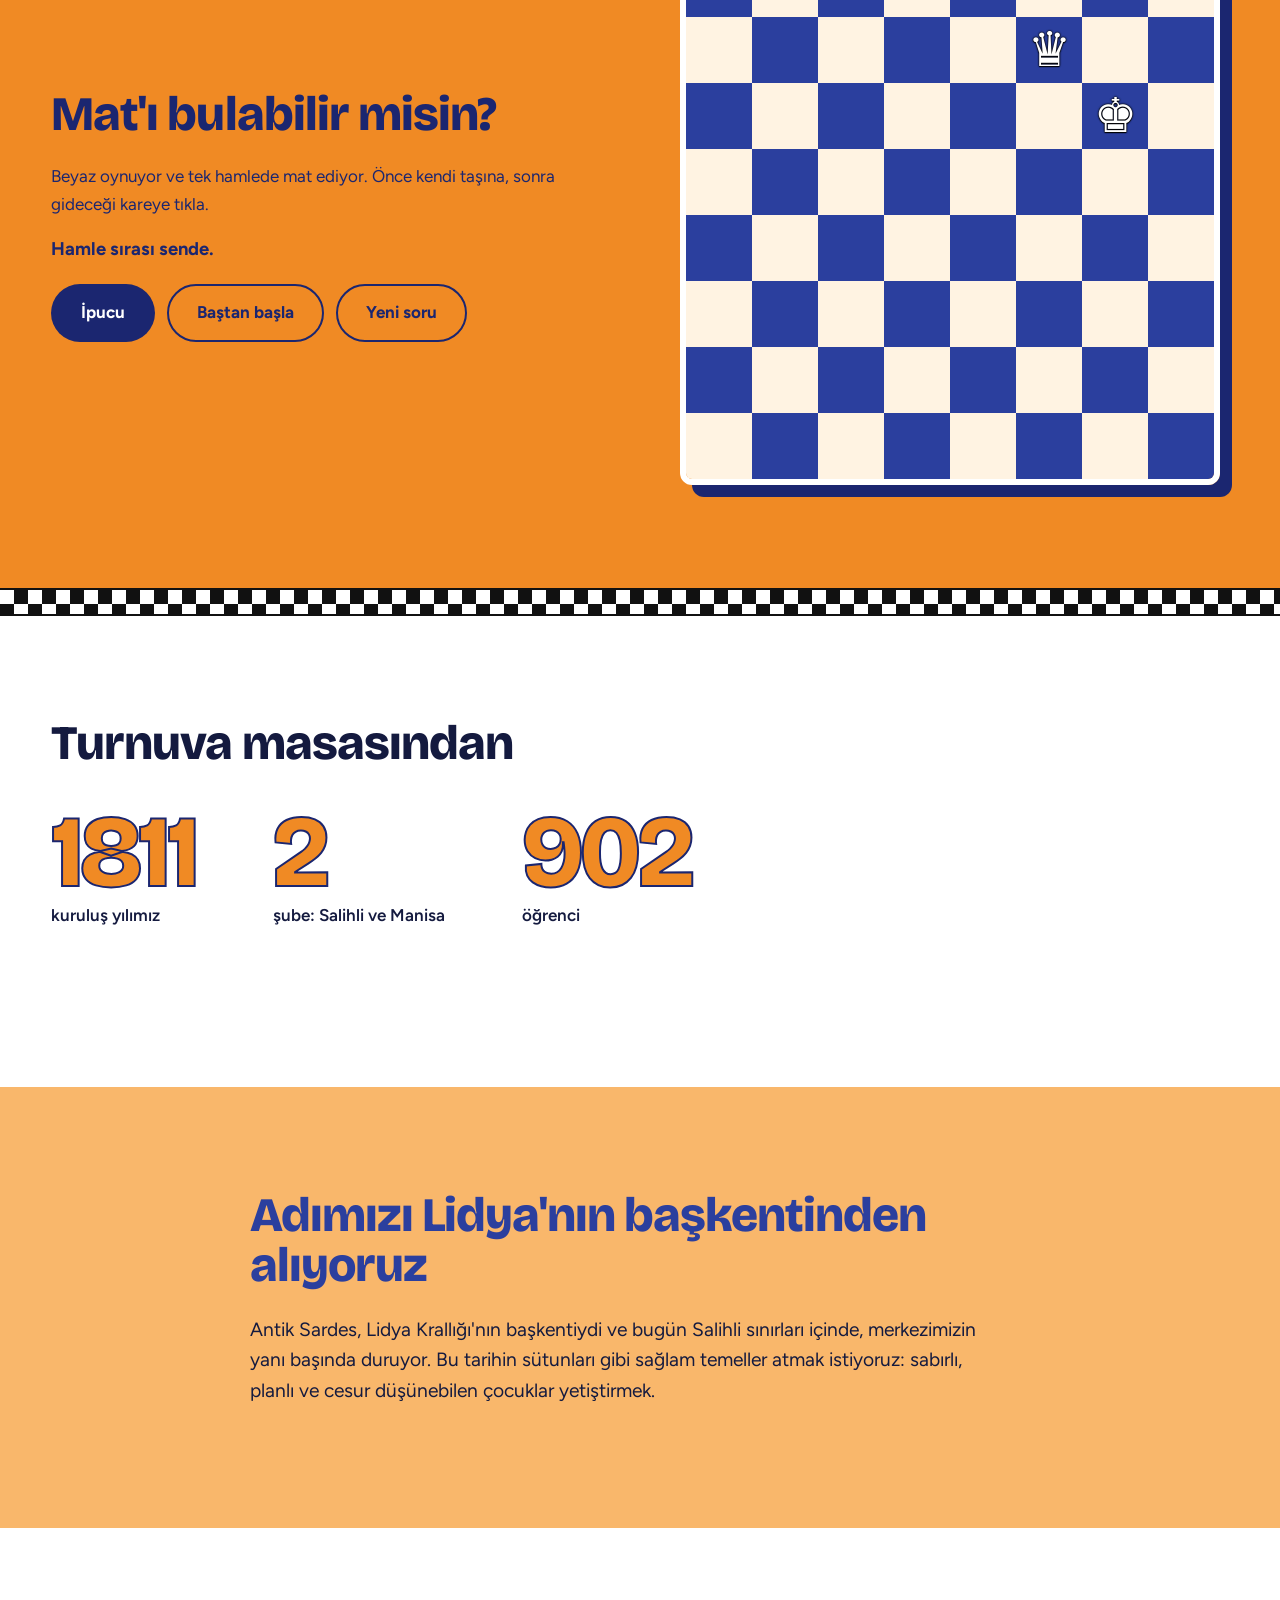
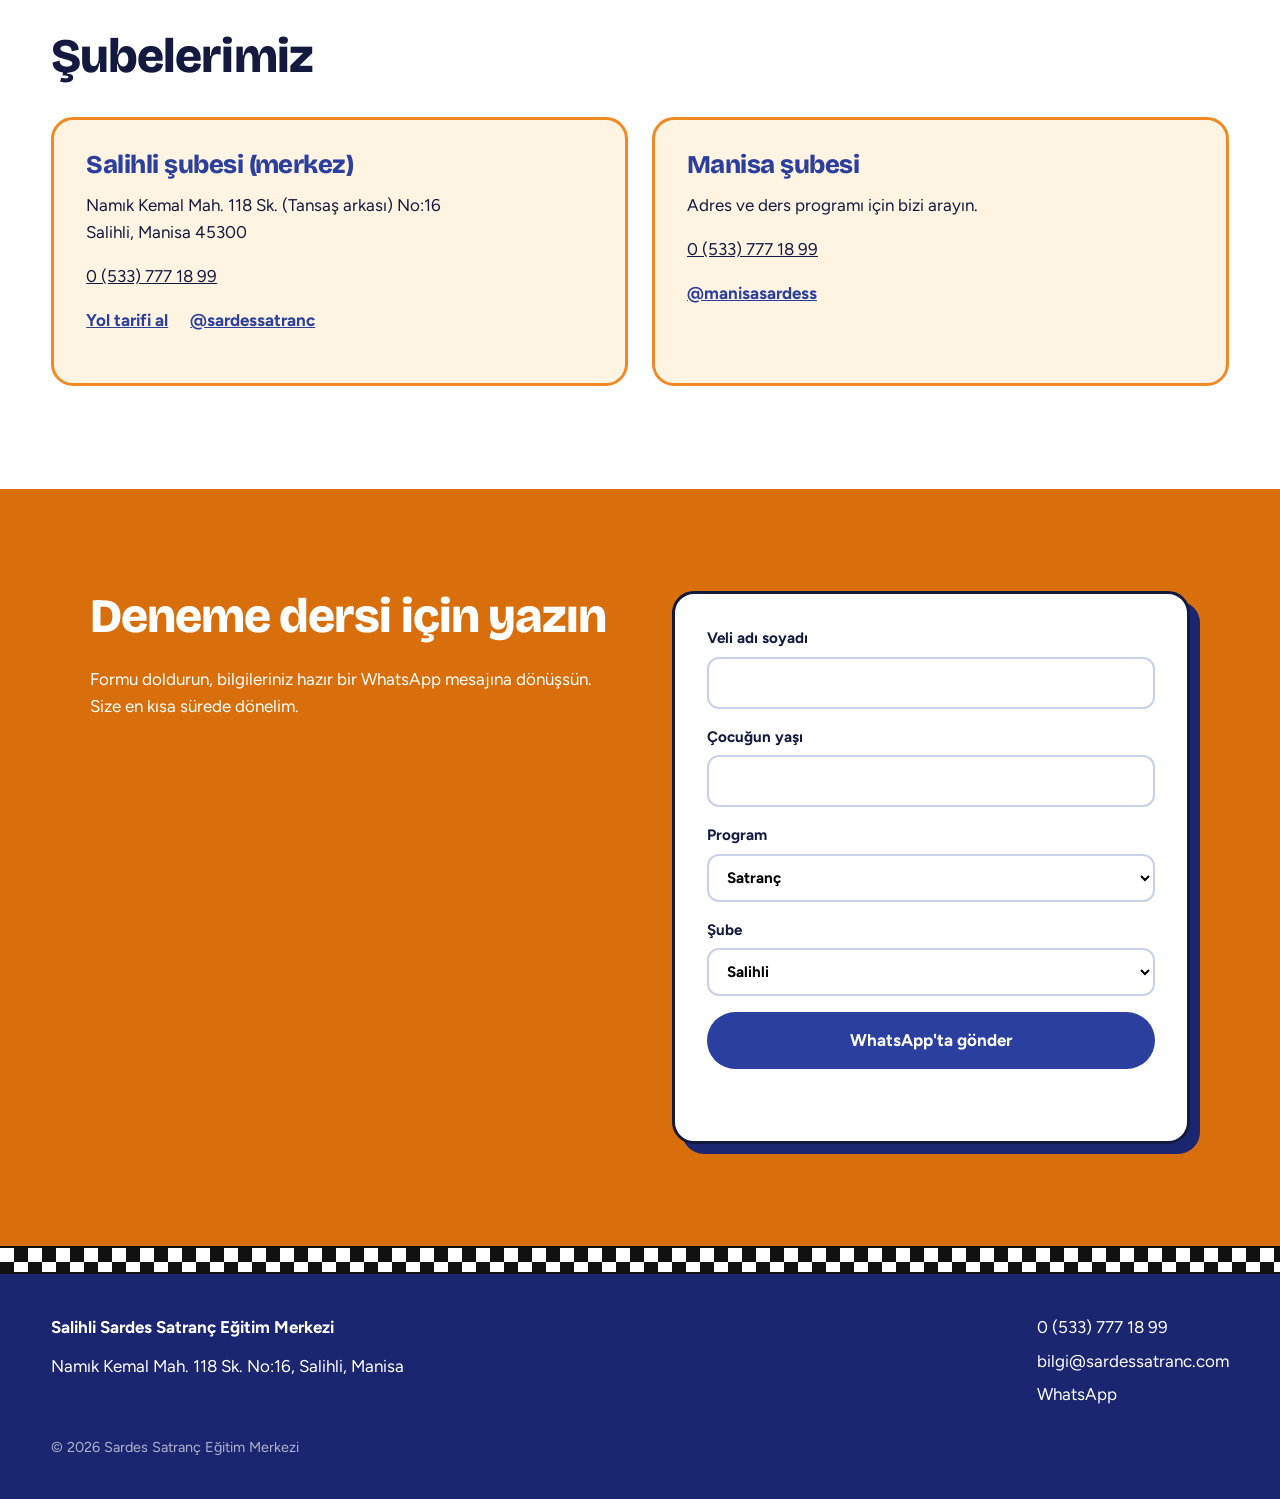
==== commit 141ef4c4: "Add files via upload" ====
--- a/index.html
+++ b/index.html
@@ -125,6 +125,14 @@
     </div>
   </section>
 
+  <section class="insta" id="instagram" hidden>
+    <div class="insta-head">
+      <h2 class="section-title">Instagram'da bizden kareler</h2>
+      <a class="btn btn-orange" href="https://www.instagram.com/sardessatranc/" target="_blank" rel="noopener">@sardessatranc'ı takip et</a>
+    </div>
+    <div class="insta-grid" id="insta-grid"></div>
+  </section>
+
   <section class="signup" id="kayit">
     <div class="signup-inner">
       <div>
@@ -173,6 +181,13 @@
   <p class="copy">© <span id="year"></span> Sardes Satranç Eğitim Merkezi</p>
 </footer>
 
+<script>
+/* Instagram gönderi bağlantıları: en fazla 9 tane, her biri tırnak içinde ve virgülle ayrılmış.
+   Örnek: "https://www.instagram.com/p/ABC123xyz/", "https://www.instagram.com/reel/DEF456uvw/"
+   Liste boş kalırsa bölüm sitede görünmez. */
+window.SARDES_INSTAGRAM = [
+];
+</script>
 <script src="script.js"></script>
 </body>
 </html>
--- a/style.css
+++ b/style.css
@@ -187,3 +187,15 @@
 /* Satranç oyna butonu */
 .nav-play{background:var(--blue);color:var(--white)!important}
 .nav-play:hover{background:var(--orange-deep);color:var(--white)!important}
+
+/* Instagram bölümü */
+.insta{padding:clamp(40px,7vw,80px) var(--gutter);max-width:1200px;margin:0 auto}
+.insta[hidden]{display:none}
+.insta-head{display:flex;flex-wrap:wrap;align-items:center;justify-content:space-between;gap:16px;margin-bottom:28px}
+.insta-head .section-title{margin:0}
+.insta-grid{display:grid;grid-template-columns:repeat(3,minmax(0,1fr));gap:20px;align-items:start}
+.insta-cell{min-width:0;border:3px solid var(--ink);border-radius:var(--radius);background:var(--white);box-shadow:6px 6px 0 var(--orange);overflow:hidden}
+.insta-cell .instagram-media{margin:0!important;min-width:0!important;max-width:100%!important;width:100%!important;border:0!important;box-shadow:none!important}
+.insta-cell blockquote a{display:block;padding:40px 16px;text-align:center;font-weight:700;color:var(--blue)}
+@media (max-width:900px){.insta-grid{grid-template-columns:repeat(2,minmax(0,1fr))}}
+@media (max-width:560px){.insta-grid{grid-template-columns:minmax(0,1fr)}}
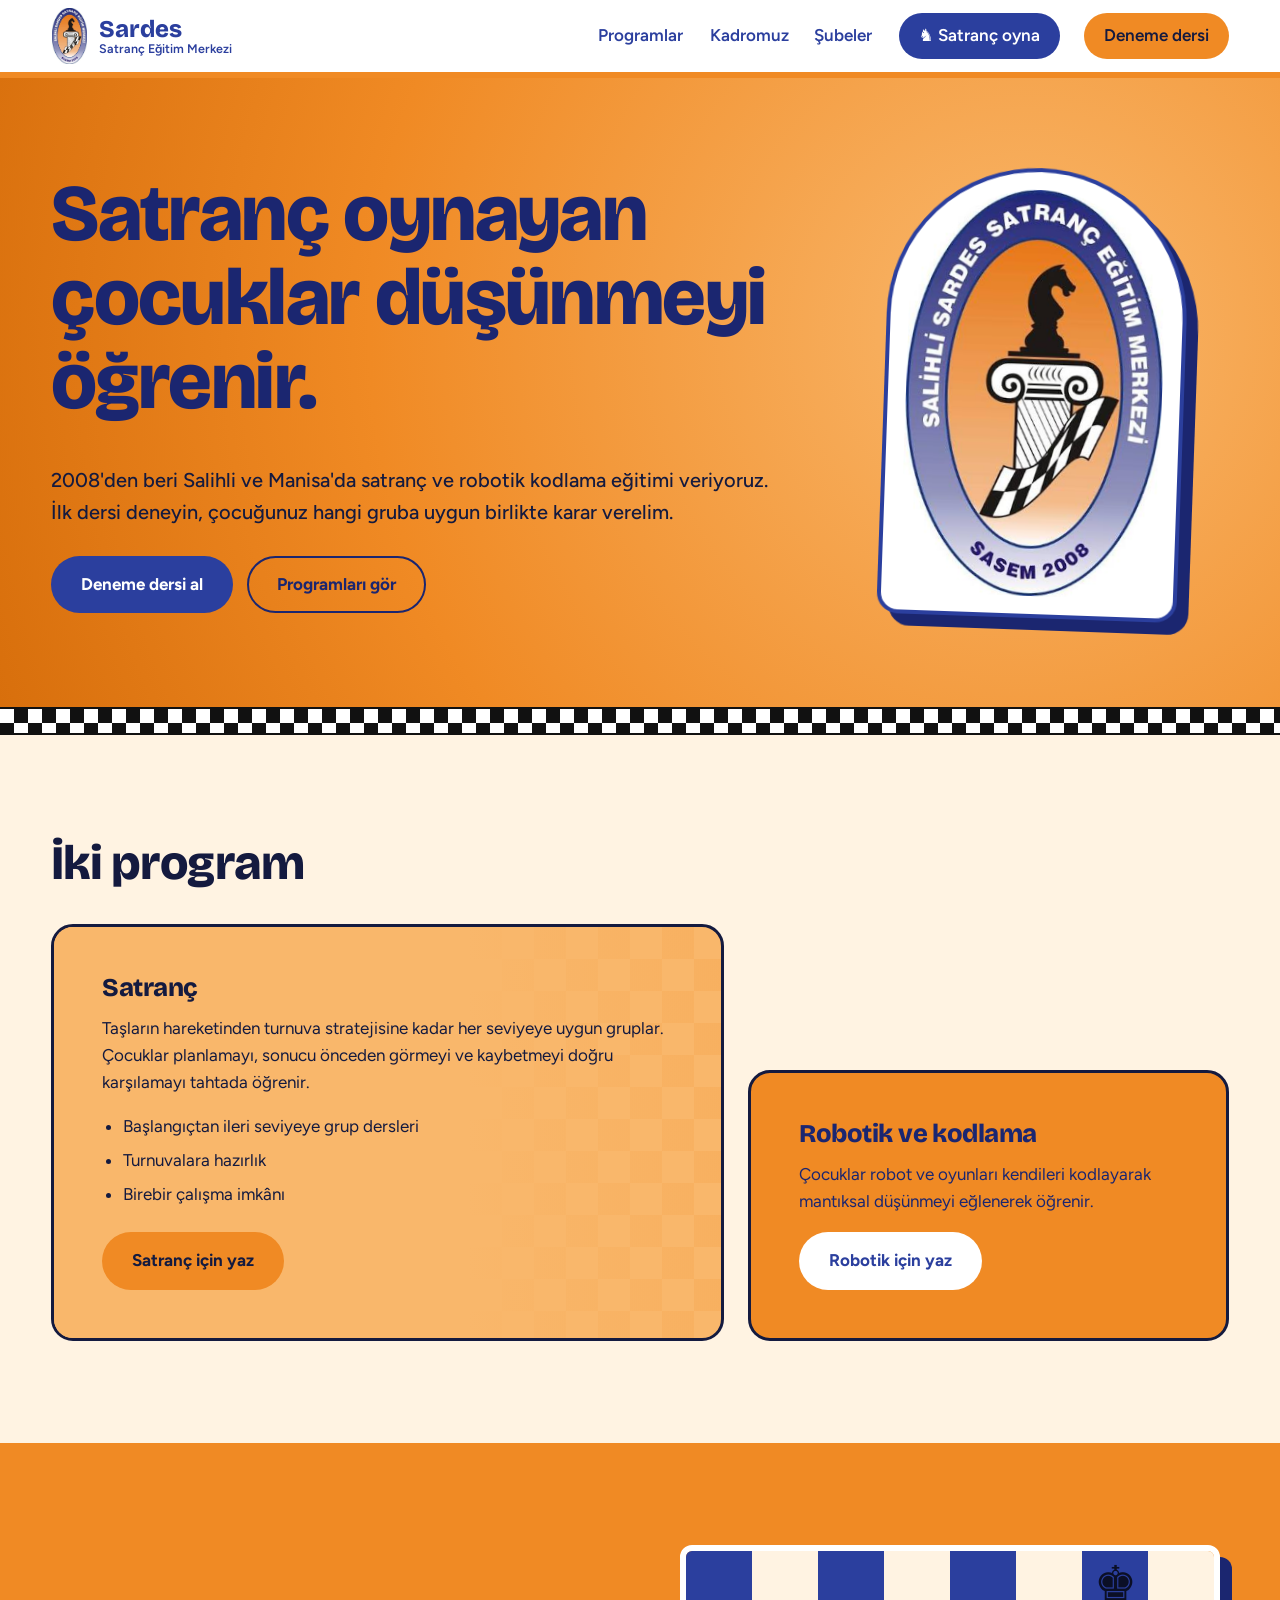
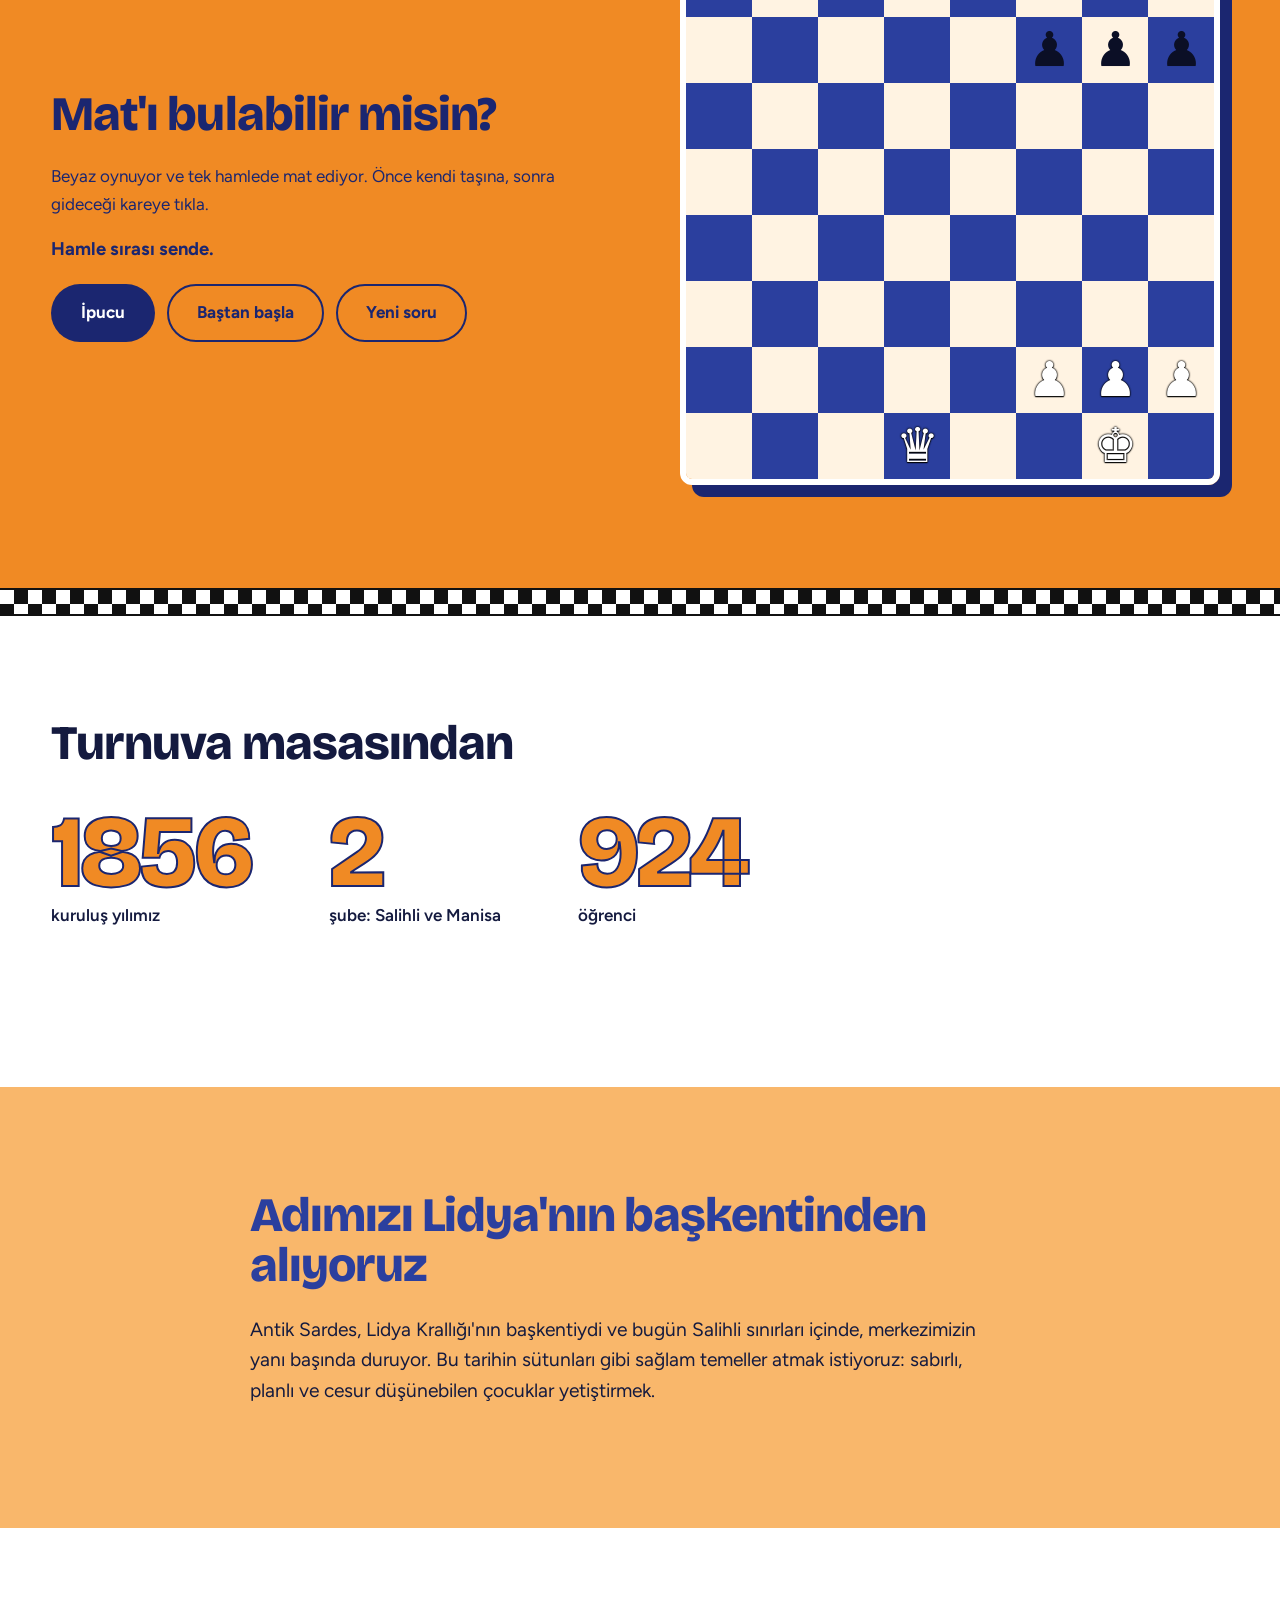
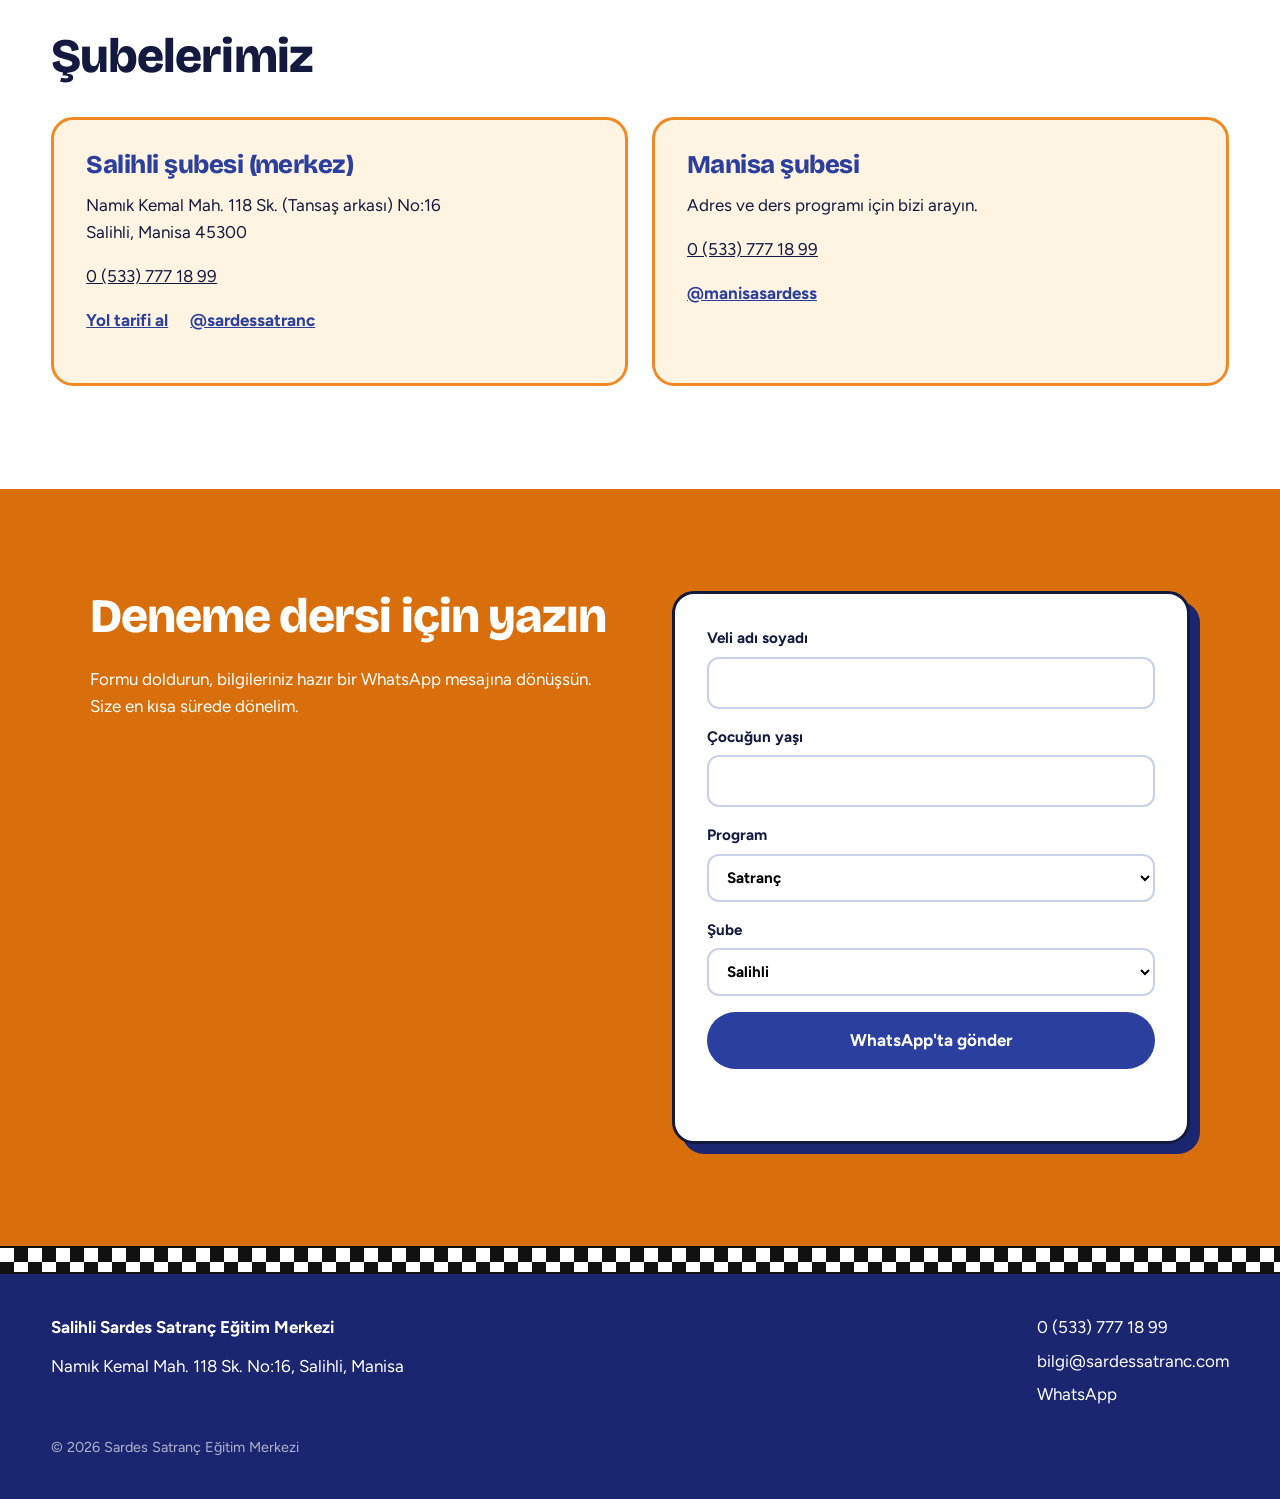
==== commit 04182008: "Add files via upload" ====
--- a/index.html
+++ b/index.html
@@ -185,6 +185,7 @@
 /* Instagram gönderi bağlantıları: en fazla 9 tane, her biri tırnak içinde ve virgülle ayrılmış.
    Örnek: "https://www.instagram.com/p/ABC123xyz/", "https://www.instagram.com/reel/DEF456uvw/"
    Liste boş kalırsa bölüm sitede görünmez. */
+window.SARDES_INSTAGRAM_FEED = "instagram.php"; // otomatik akış (jeton girilince çalışır)
 window.SARDES_INSTAGRAM = [
 ];
 </script>
--- a/style.css
+++ b/style.css
@@ -199,3 +199,12 @@
 .insta-cell blockquote a{display:block;padding:40px 16px;text-align:center;font-weight:700;color:var(--blue)}
 @media (max-width:900px){.insta-grid{grid-template-columns:repeat(2,minmax(0,1fr))}}
 @media (max-width:560px){.insta-grid{grid-template-columns:minmax(0,1fr)}}
+.insta-photos{gap:14px}
+.insta-photo{position:relative;display:block;aspect-ratio:1;overflow:hidden;border:3px solid var(--ink);border-radius:var(--radius);background:var(--cream);box-shadow:6px 6px 0 var(--orange);transition:transform .25s ease,box-shadow .25s ease}
+.insta-photo:hover{transform:translate(-3px,-3px);box-shadow:9px 9px 0 var(--orange)}
+.insta-photo img{width:100%;height:100%;object-fit:cover;display:block;transition:transform .4s ease}
+.insta-photo:hover img{transform:scale(1.05)}
+.insta-badge{position:absolute;top:10px;right:10px;background:rgba(20,26,63,.75);color:#fff;border-radius:999px;padding:2px 9px;font-size:.8rem}
+.insta-cap{position:absolute;inset:auto 0 0 0;padding:28px 12px 10px;color:#fff;font-size:.85rem;font-weight:600;line-height:1.3;background:linear-gradient(transparent,rgba(20,26,63,.85));opacity:0;transform:translateY(8px);transition:opacity .25s ease,transform .25s ease;display:-webkit-box;-webkit-line-clamp:3;-webkit-box-orient:vertical;overflow:hidden}
+.insta-photo:hover .insta-cap,.insta-photo:focus-visible .insta-cap{opacity:1;transform:none}
+@media (hover:none){.insta-cap{display:none}}
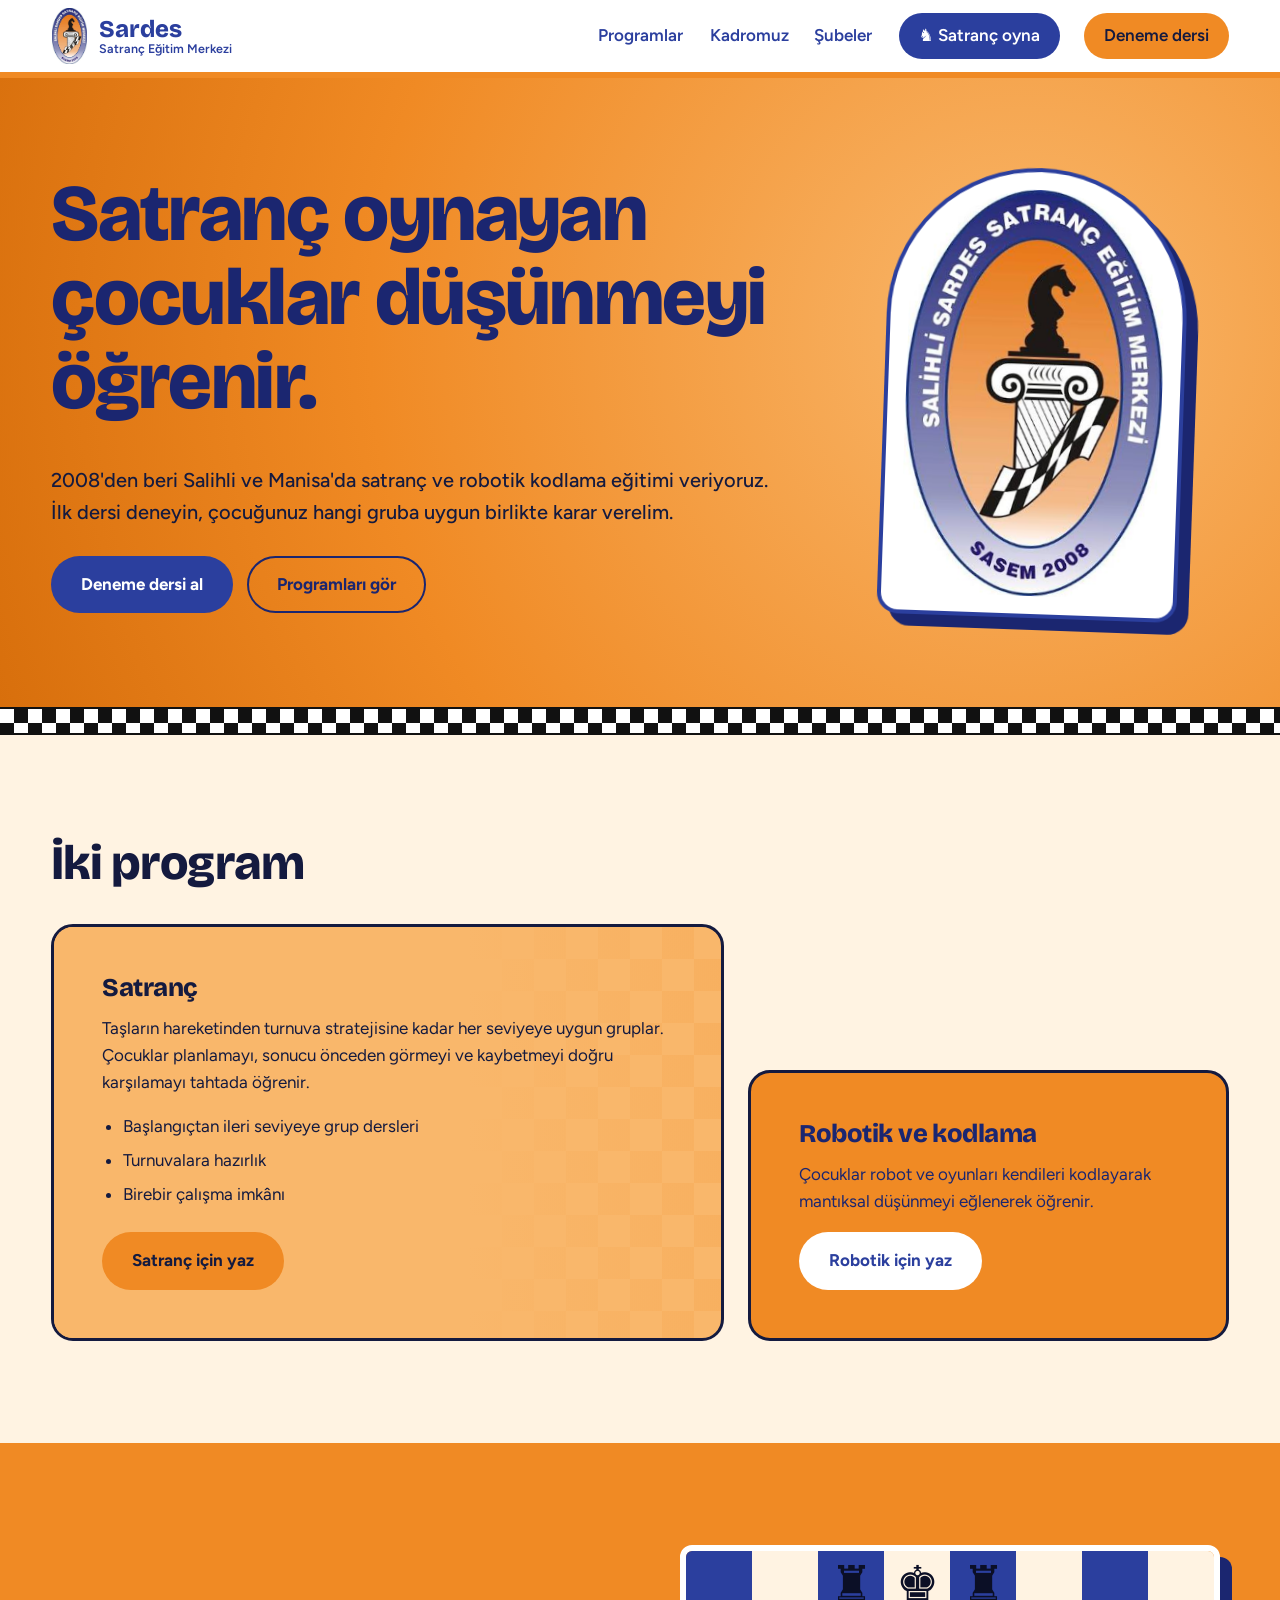
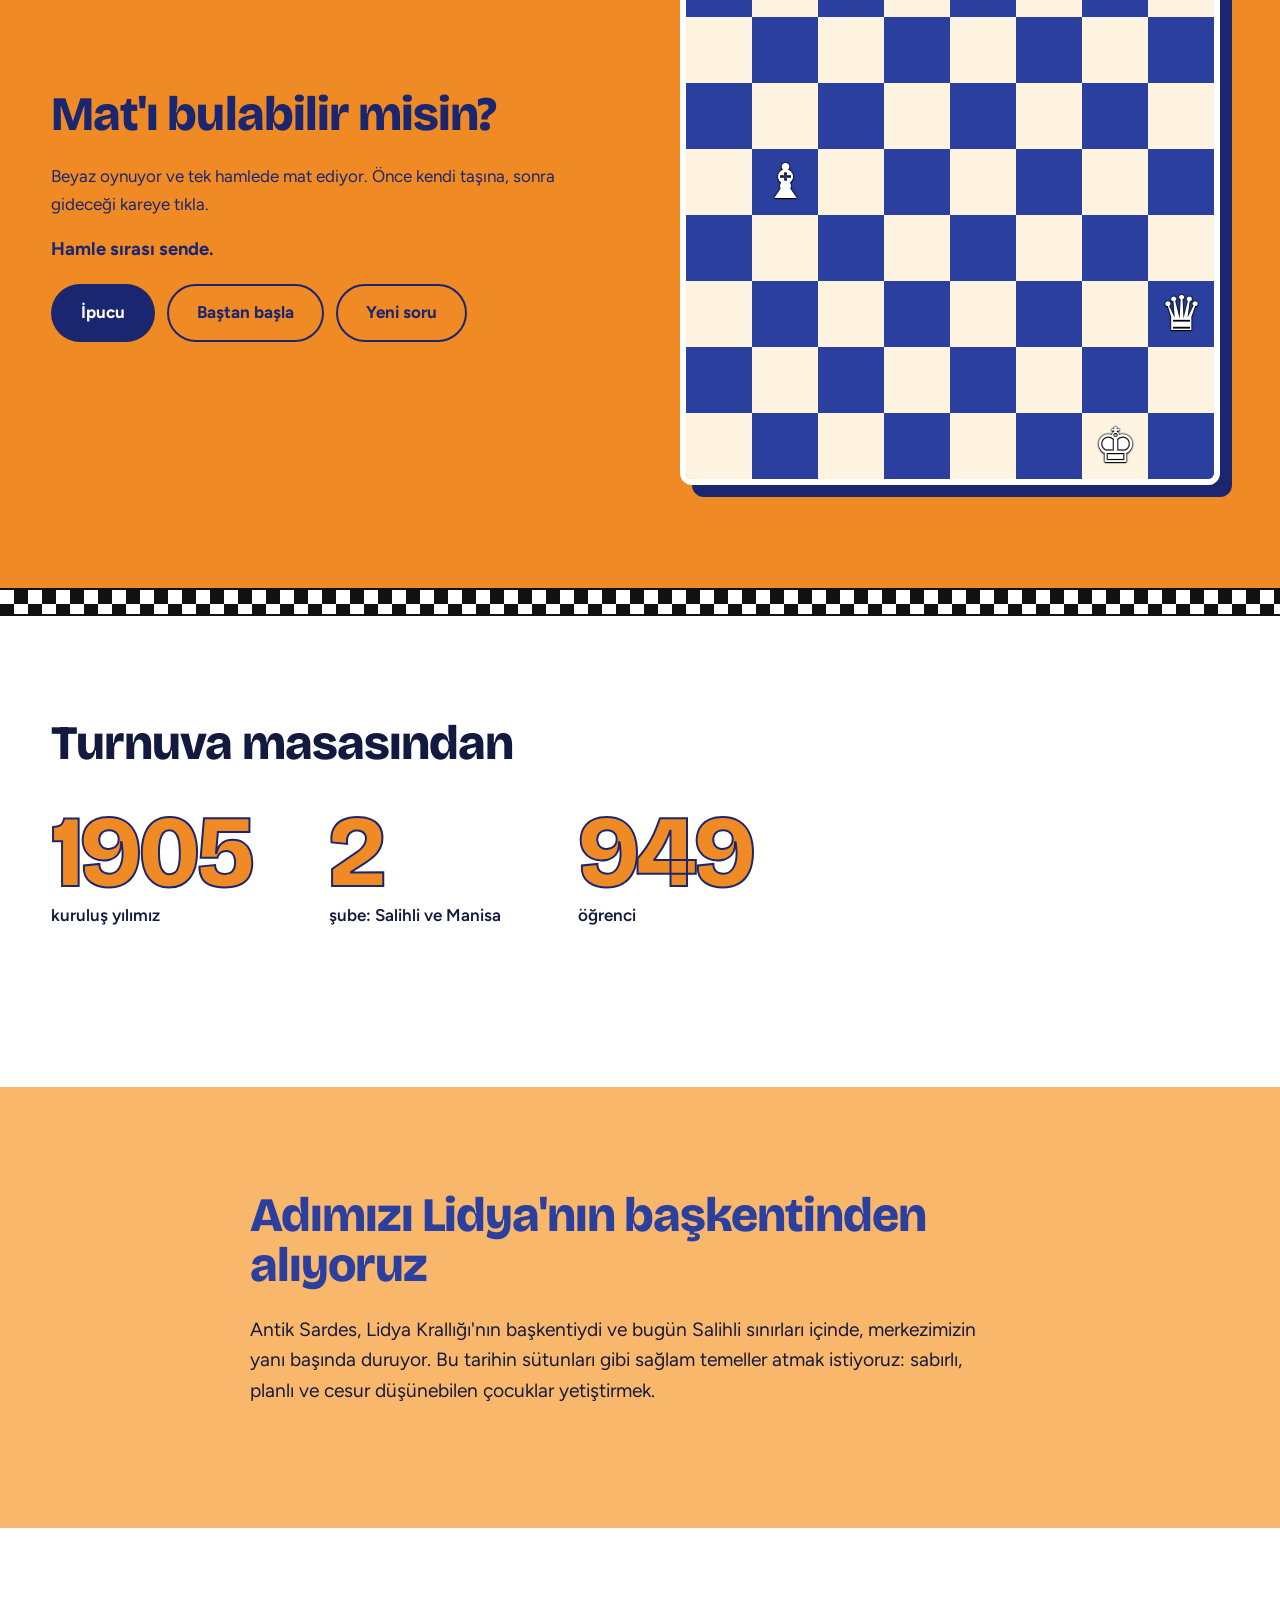
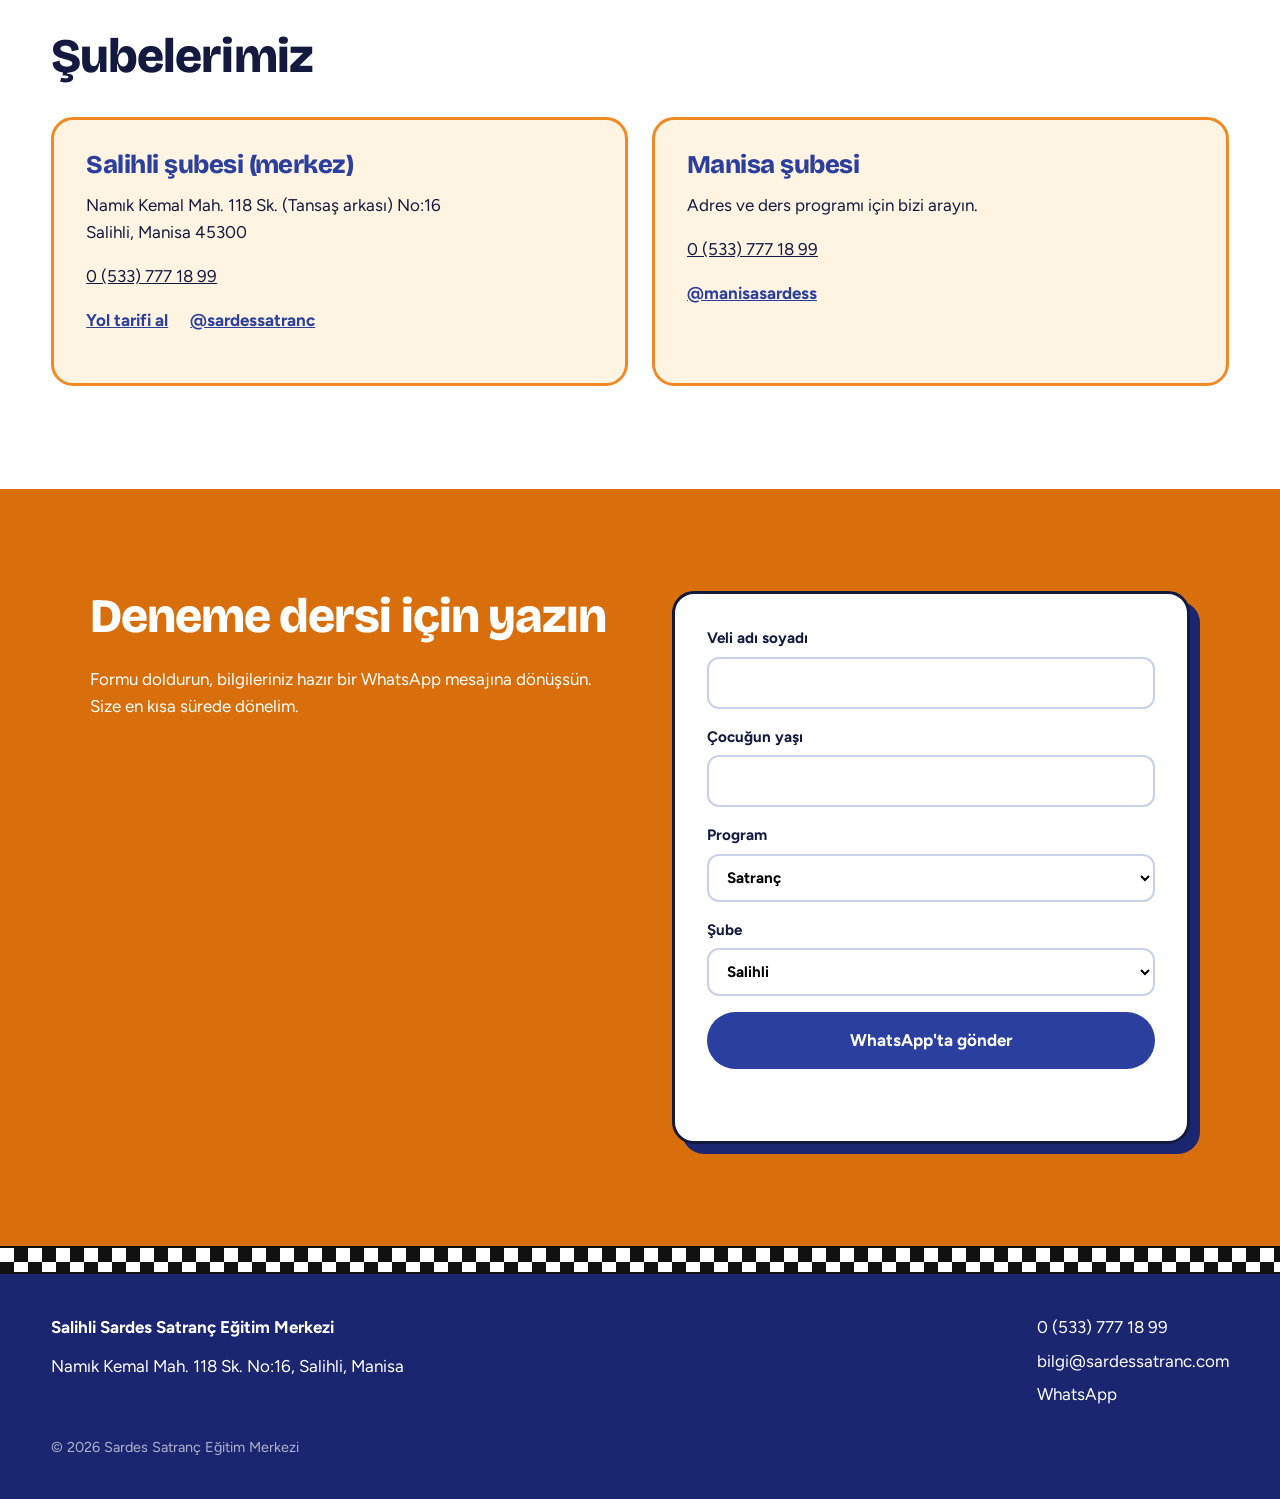
==== commit 53ec7bba: "Add files via upload" ====
--- a/index.html
+++ b/index.html
@@ -125,14 +125,6 @@
     </div>
   </section>
 
-  <section class="insta" id="instagram" hidden>
-    <div class="insta-head">
-      <h2 class="section-title">Instagram'da bizden kareler</h2>
-      <a class="btn btn-orange" href="https://www.instagram.com/sardessatranc/" target="_blank" rel="noopener">@sardessatranc'ı takip et</a>
-    </div>
-    <div class="insta-grid" id="insta-grid"></div>
-  </section>
-
   <section class="signup" id="kayit">
     <div class="signup-inner">
       <div>
@@ -181,14 +173,6 @@
   <p class="copy">© <span id="year"></span> Sardes Satranç Eğitim Merkezi</p>
 </footer>
 
-<script>
-/* Instagram gönderi bağlantıları: en fazla 9 tane, her biri tırnak içinde ve virgülle ayrılmış.
-   Örnek: "https://www.instagram.com/p/ABC123xyz/", "https://www.instagram.com/reel/DEF456uvw/"
-   Liste boş kalırsa bölüm sitede görünmez. */
-window.SARDES_INSTAGRAM_FEED = "instagram.php"; // otomatik akış (jeton girilince çalışır)
-window.SARDES_INSTAGRAM = [
-];
-</script>
 <script src="script.js"></script>
 </body>
 </html>
--- a/style.css
+++ b/style.css
@@ -187,24 +187,3 @@
 /* Satranç oyna butonu */
 .nav-play{background:var(--blue);color:var(--white)!important}
 .nav-play:hover{background:var(--orange-deep);color:var(--white)!important}
-
-/* Instagram bölümü */
-.insta{padding:clamp(40px,7vw,80px) var(--gutter);max-width:1200px;margin:0 auto}
-.insta[hidden]{display:none}
-.insta-head{display:flex;flex-wrap:wrap;align-items:center;justify-content:space-between;gap:16px;margin-bottom:28px}
-.insta-head .section-title{margin:0}
-.insta-grid{display:grid;grid-template-columns:repeat(3,minmax(0,1fr));gap:20px;align-items:start}
-.insta-cell{min-width:0;border:3px solid var(--ink);border-radius:var(--radius);background:var(--white);box-shadow:6px 6px 0 var(--orange);overflow:hidden}
-.insta-cell .instagram-media{margin:0!important;min-width:0!important;max-width:100%!important;width:100%!important;border:0!important;box-shadow:none!important}
-.insta-cell blockquote a{display:block;padding:40px 16px;text-align:center;font-weight:700;color:var(--blue)}
-@media (max-width:900px){.insta-grid{grid-template-columns:repeat(2,minmax(0,1fr))}}
-@media (max-width:560px){.insta-grid{grid-template-columns:minmax(0,1fr)}}
-.insta-photos{gap:14px}
-.insta-photo{position:relative;display:block;aspect-ratio:1;overflow:hidden;border:3px solid var(--ink);border-radius:var(--radius);background:var(--cream);box-shadow:6px 6px 0 var(--orange);transition:transform .25s ease,box-shadow .25s ease}
-.insta-photo:hover{transform:translate(-3px,-3px);box-shadow:9px 9px 0 var(--orange)}
-.insta-photo img{width:100%;height:100%;object-fit:cover;display:block;transition:transform .4s ease}
-.insta-photo:hover img{transform:scale(1.05)}
-.insta-badge{position:absolute;top:10px;right:10px;background:rgba(20,26,63,.75);color:#fff;border-radius:999px;padding:2px 9px;font-size:.8rem}
-.insta-cap{position:absolute;inset:auto 0 0 0;padding:28px 12px 10px;color:#fff;font-size:.85rem;font-weight:600;line-height:1.3;background:linear-gradient(transparent,rgba(20,26,63,.85));opacity:0;transform:translateY(8px);transition:opacity .25s ease,transform .25s ease;display:-webkit-box;-webkit-line-clamp:3;-webkit-box-orient:vertical;overflow:hidden}
-.insta-photo:hover .insta-cap,.insta-photo:focus-visible .insta-cap{opacity:1;transform:none}
-@media (hover:none){.insta-cap{display:none}}
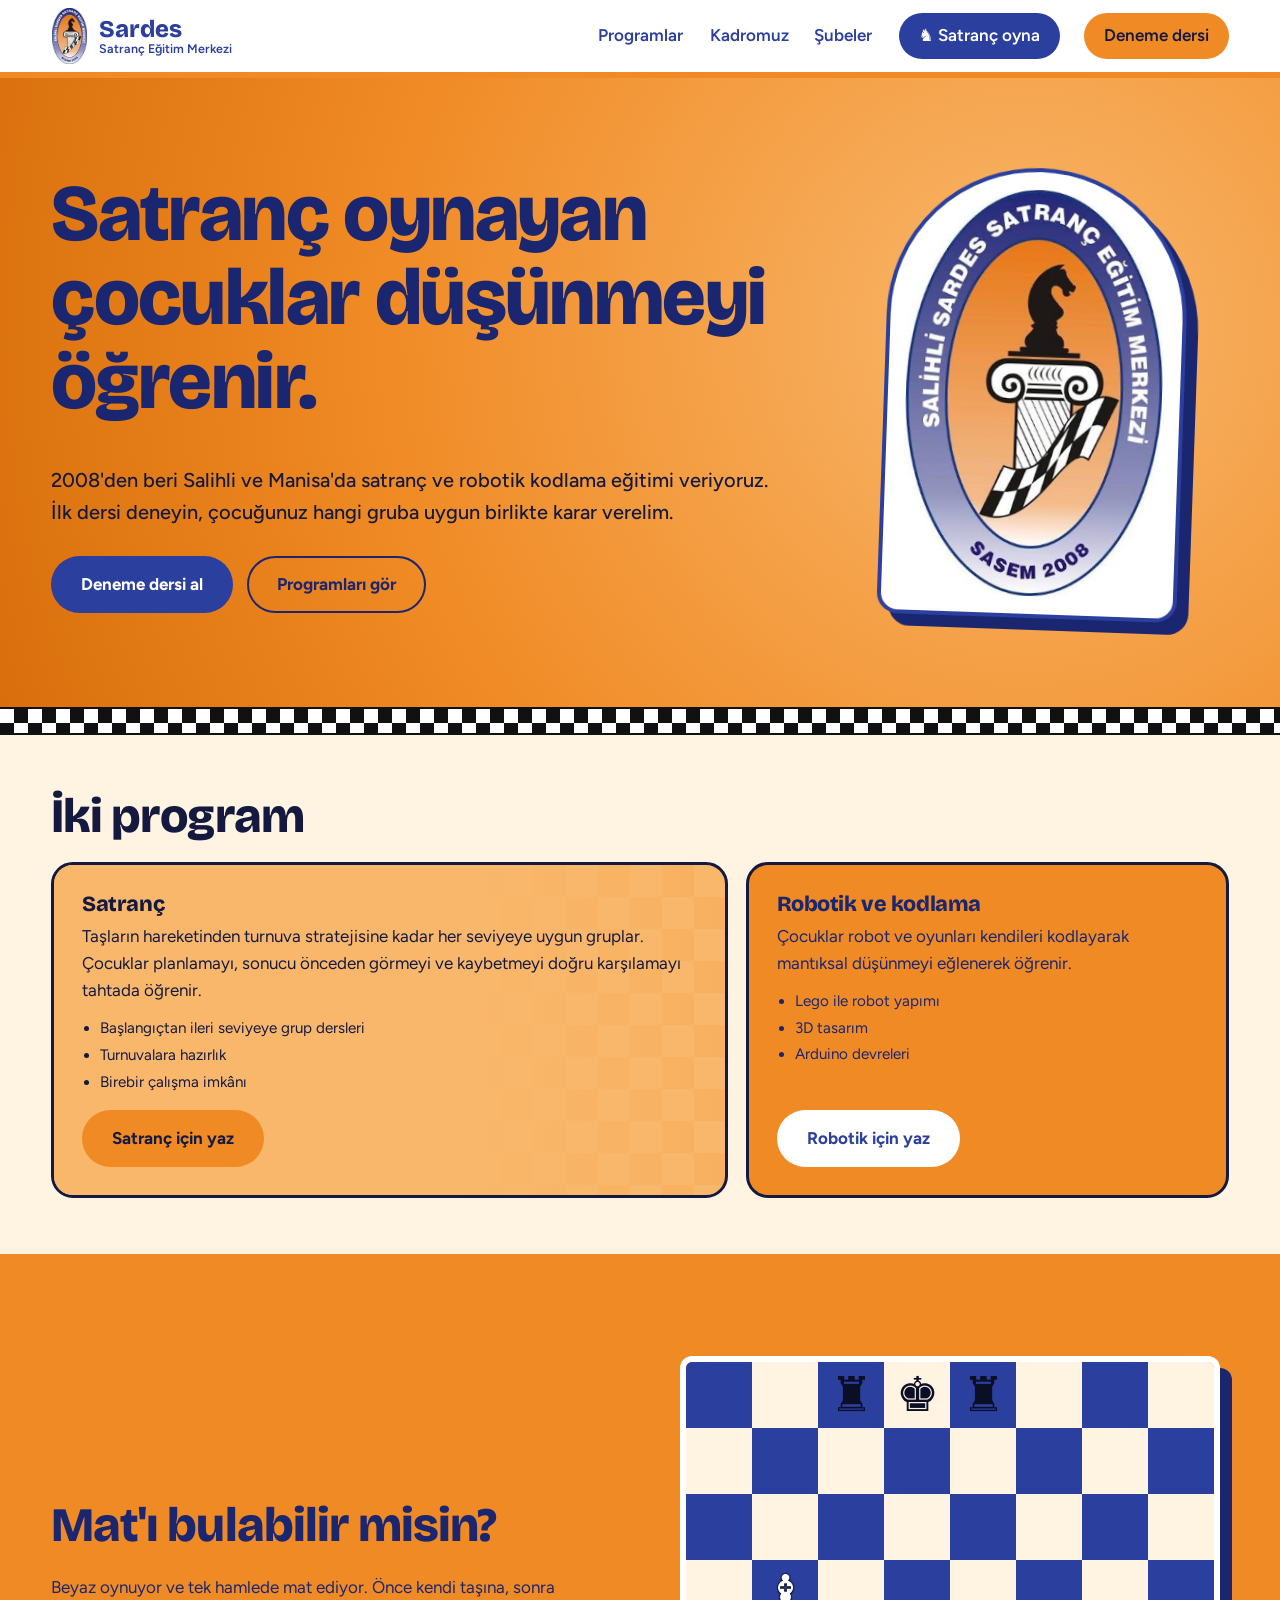
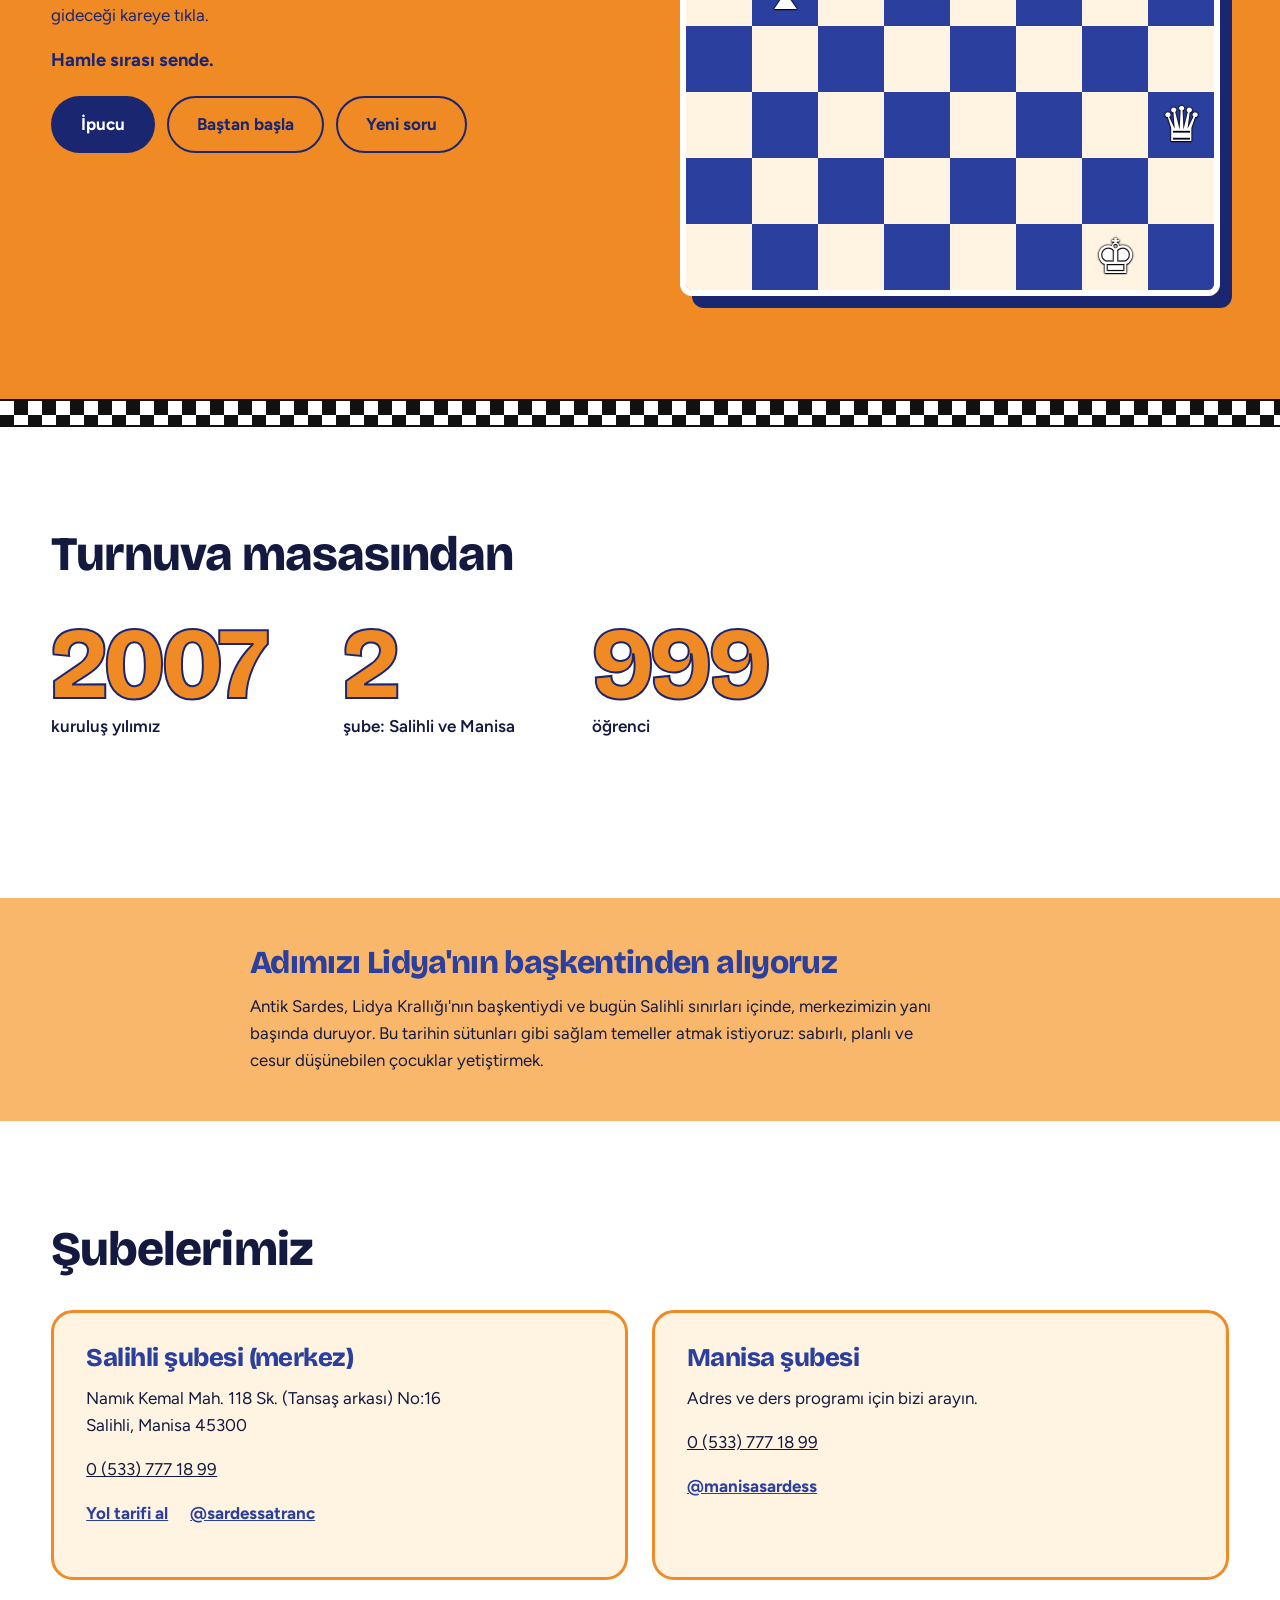
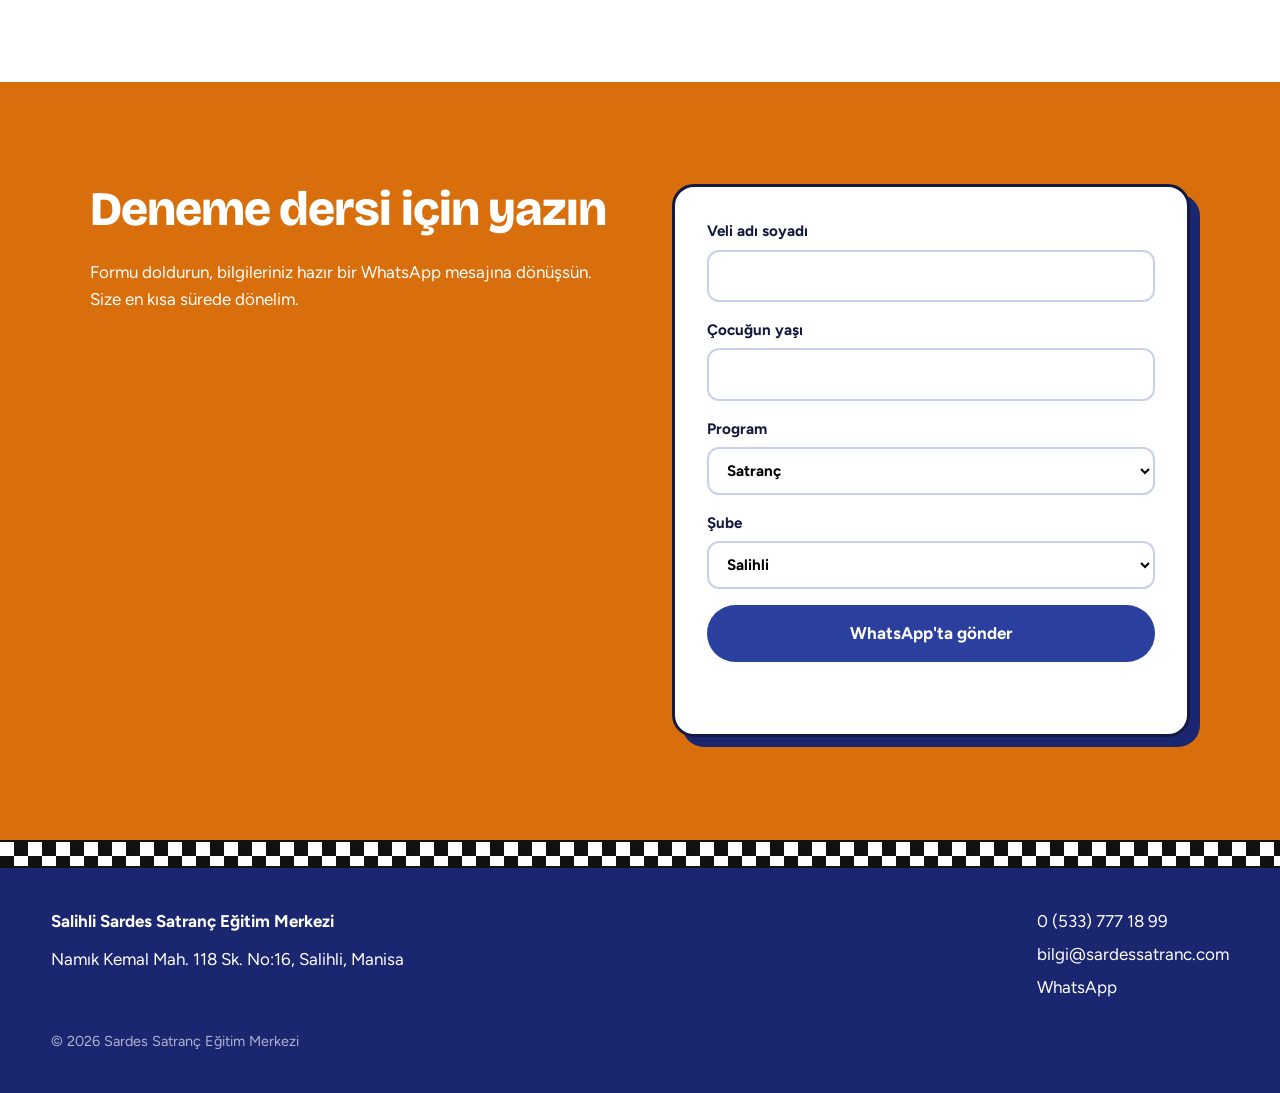
==== commit f71cae0c: "Add files via upload" ====
--- a/index.html
+++ b/index.html
@@ -66,6 +66,11 @@
         <div class="tile-body">
           <h3>Robotik ve kodlama</h3>
           <p>Çocuklar robot ve oyunları kendileri kodlayarak mantıksal düşünmeyi eğlenerek öğrenir.</p>
+          <ul>
+            <li>Lego ile robot yapımı</li>
+            <li>3D tasarım</li>
+            <li>Arduino devreleri</li>
+          </ul>
           <a class="btn btn-white" href="#kayit">Robotik için yaz</a>
         </div>
       </article>
--- a/style.css
+++ b/style.css
@@ -187,3 +187,23 @@
 /* Satranç oyna butonu */
 .nav-play{background:var(--blue);color:var(--white)!important}
 .nav-play:hover{background:var(--orange-deep);color:var(--white)!important}
+
+/* Programlar bölümü: daha kısa */
+.programs{padding-block:clamp(32px,5vw,56px)}
+.programs .section-title{margin-bottom:20px}
+.programs .tiles{gap:18px;align-items:stretch}
+.programs .tile-body{padding:clamp(18px,2.6vw,28px)}
+.programs .tile h3{font-size:1.35rem;margin-bottom:.35em}
+.programs .tile p{margin:0 0 12px}
+.programs .tile-chess ul{margin:0 0 16px;font-size:.95rem}
+.programs .tile-chess li{margin-bottom:.15em}
+.programs .tile-robot{align-self:stretch}
+.programs .tile-robot .tile-body{display:flex;flex-direction:column;height:100%}
+.programs .tile-robot ul{padding-left:1.2em;margin:0 0 16px;font-size:.95rem}
+.programs .tile-robot li{margin-bottom:.15em}
+.programs .tile-robot .btn{margin-top:auto;align-self:flex-start}
+
+/* Hikâye bölümü: daha kısa */
+.story{padding-block:clamp(28px,4.5vw,48px)}
+.story-inner h2{font-size:clamp(1.5rem,3vw,2rem);margin-bottom:.4em}
+.story-inner p{font-size:1.05rem;margin:0}
